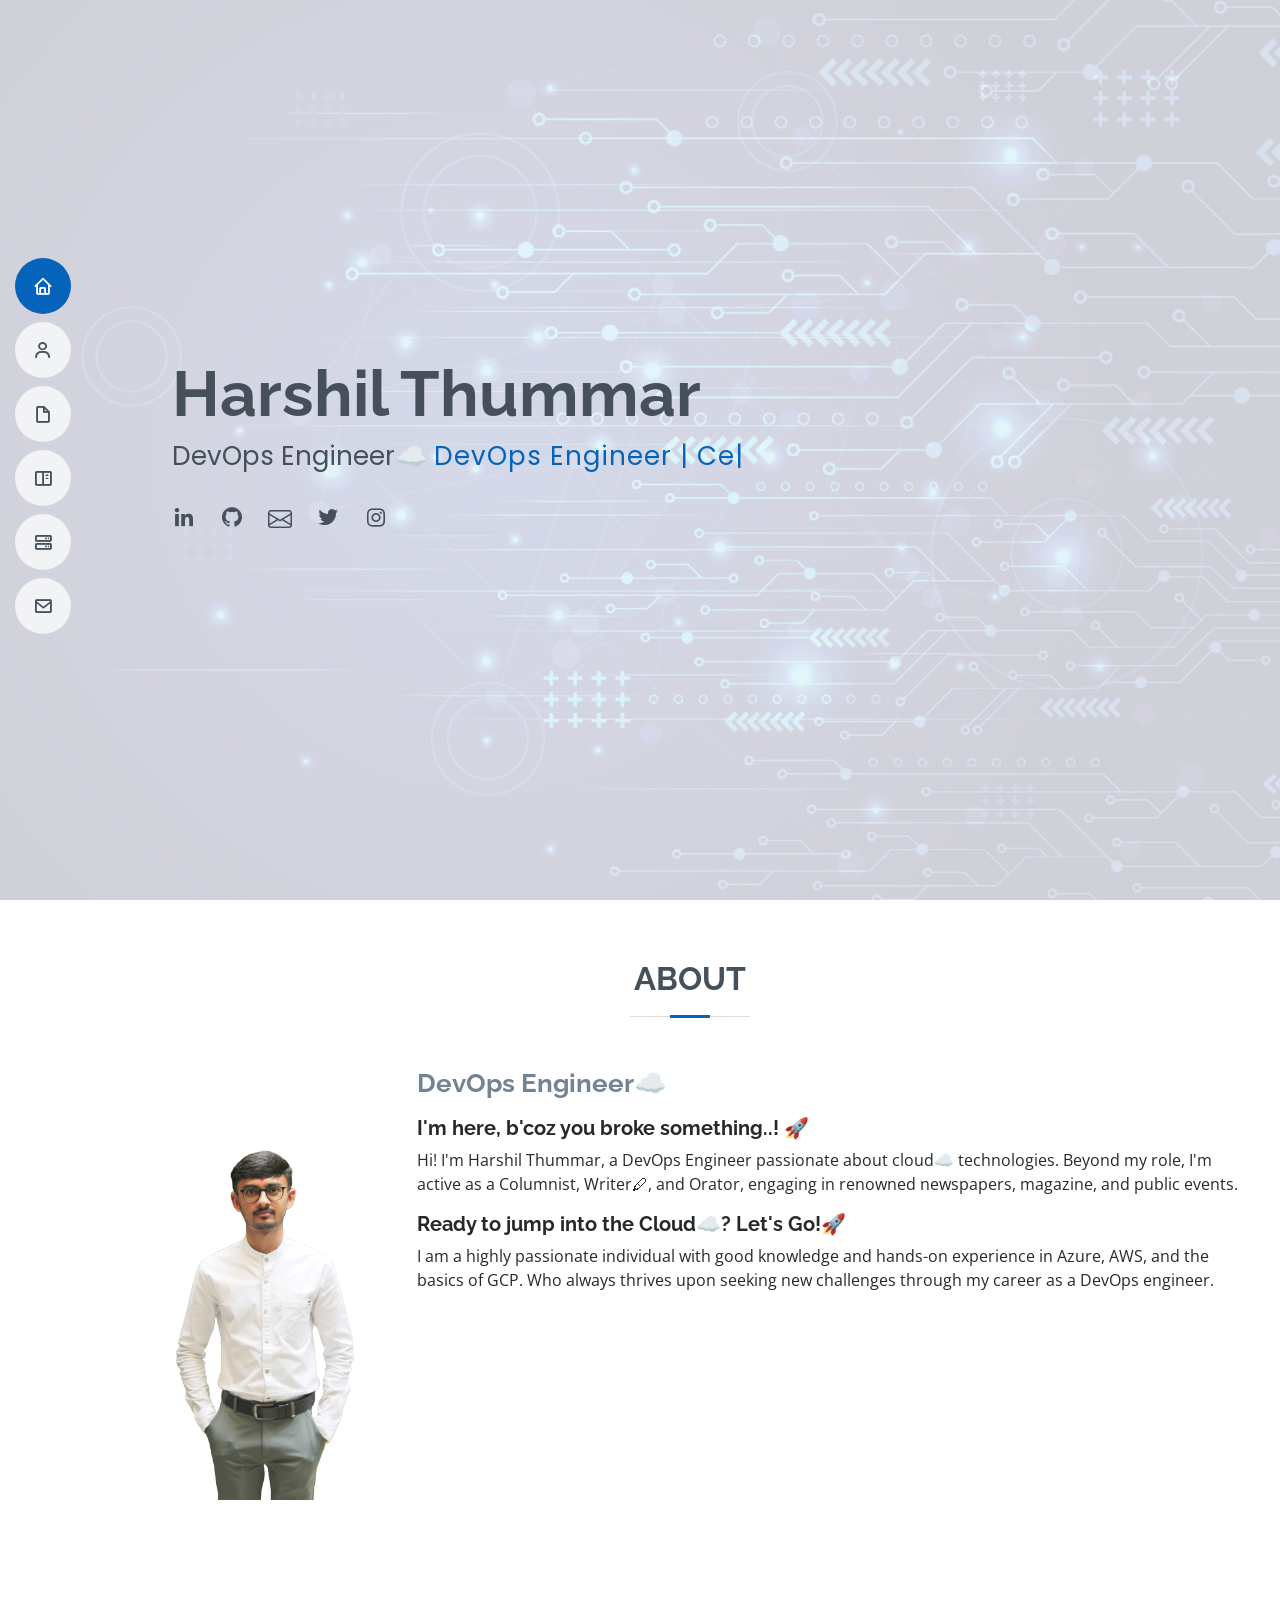
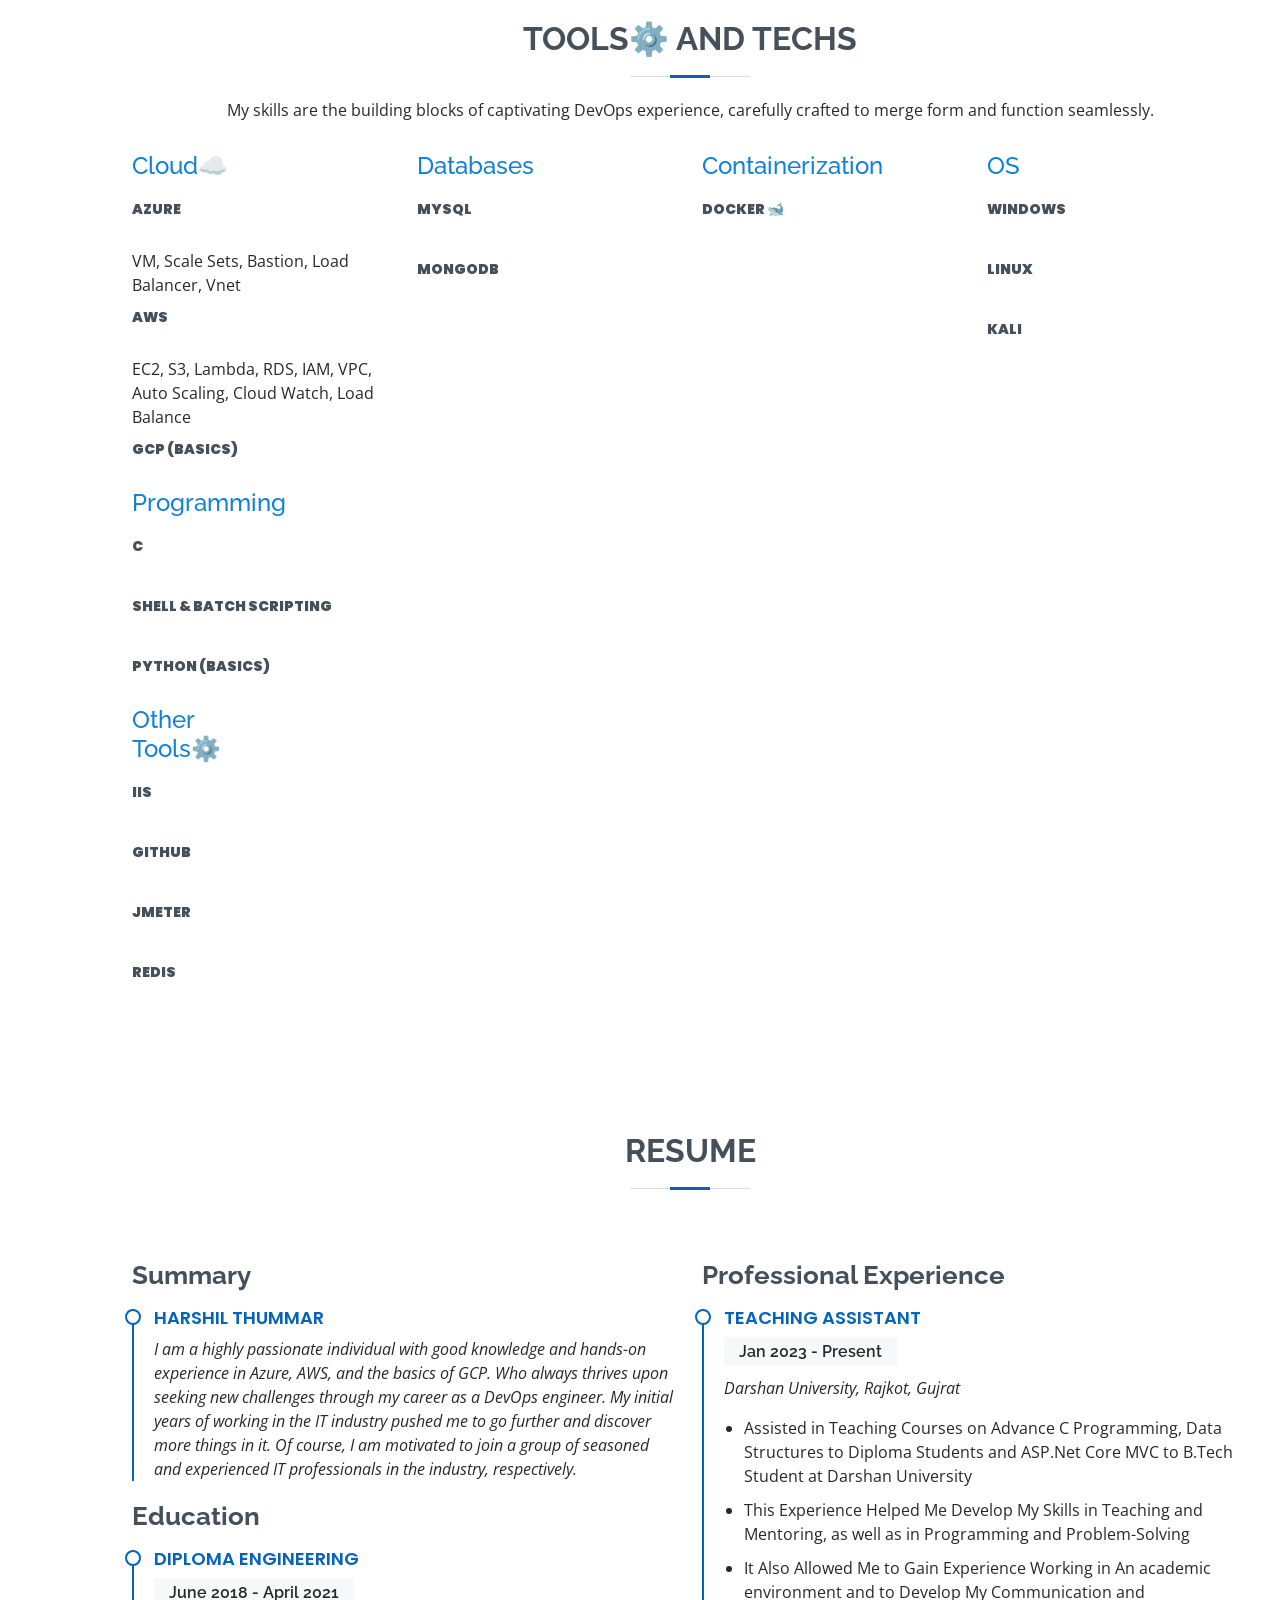
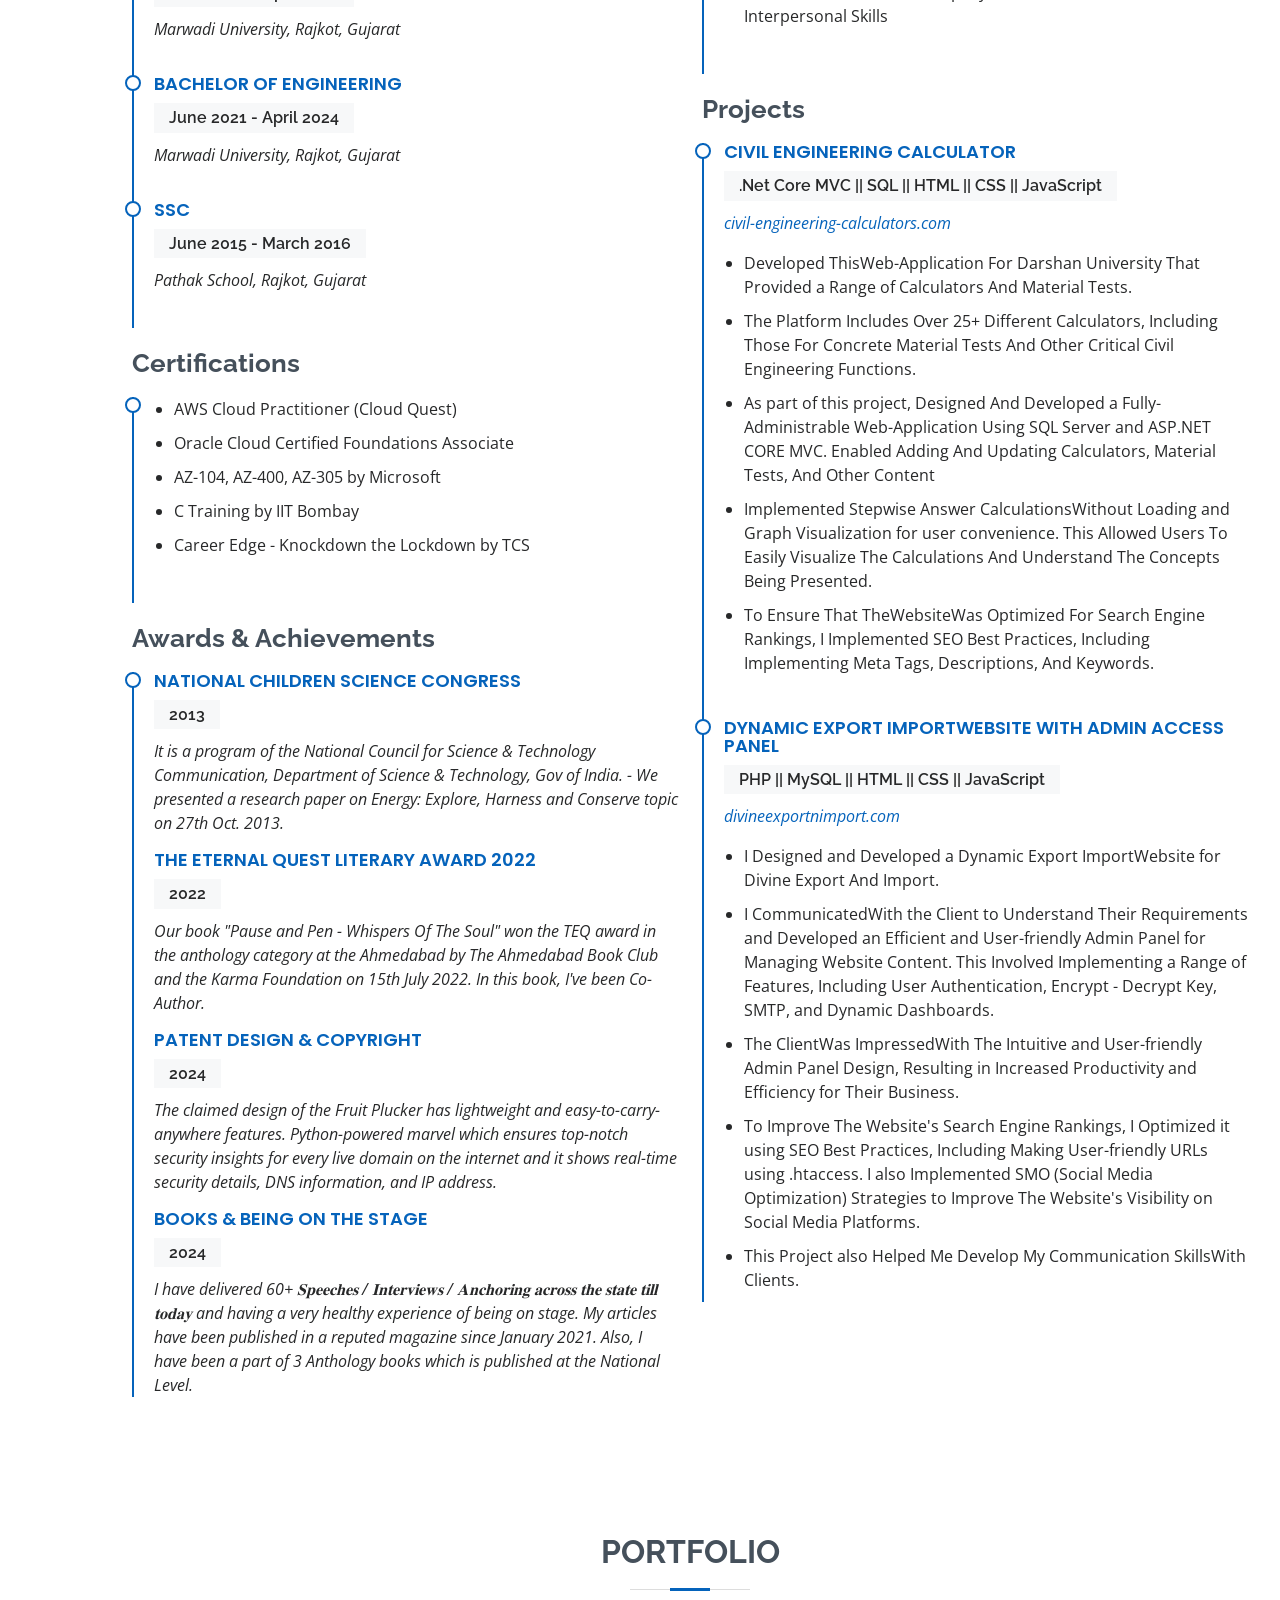
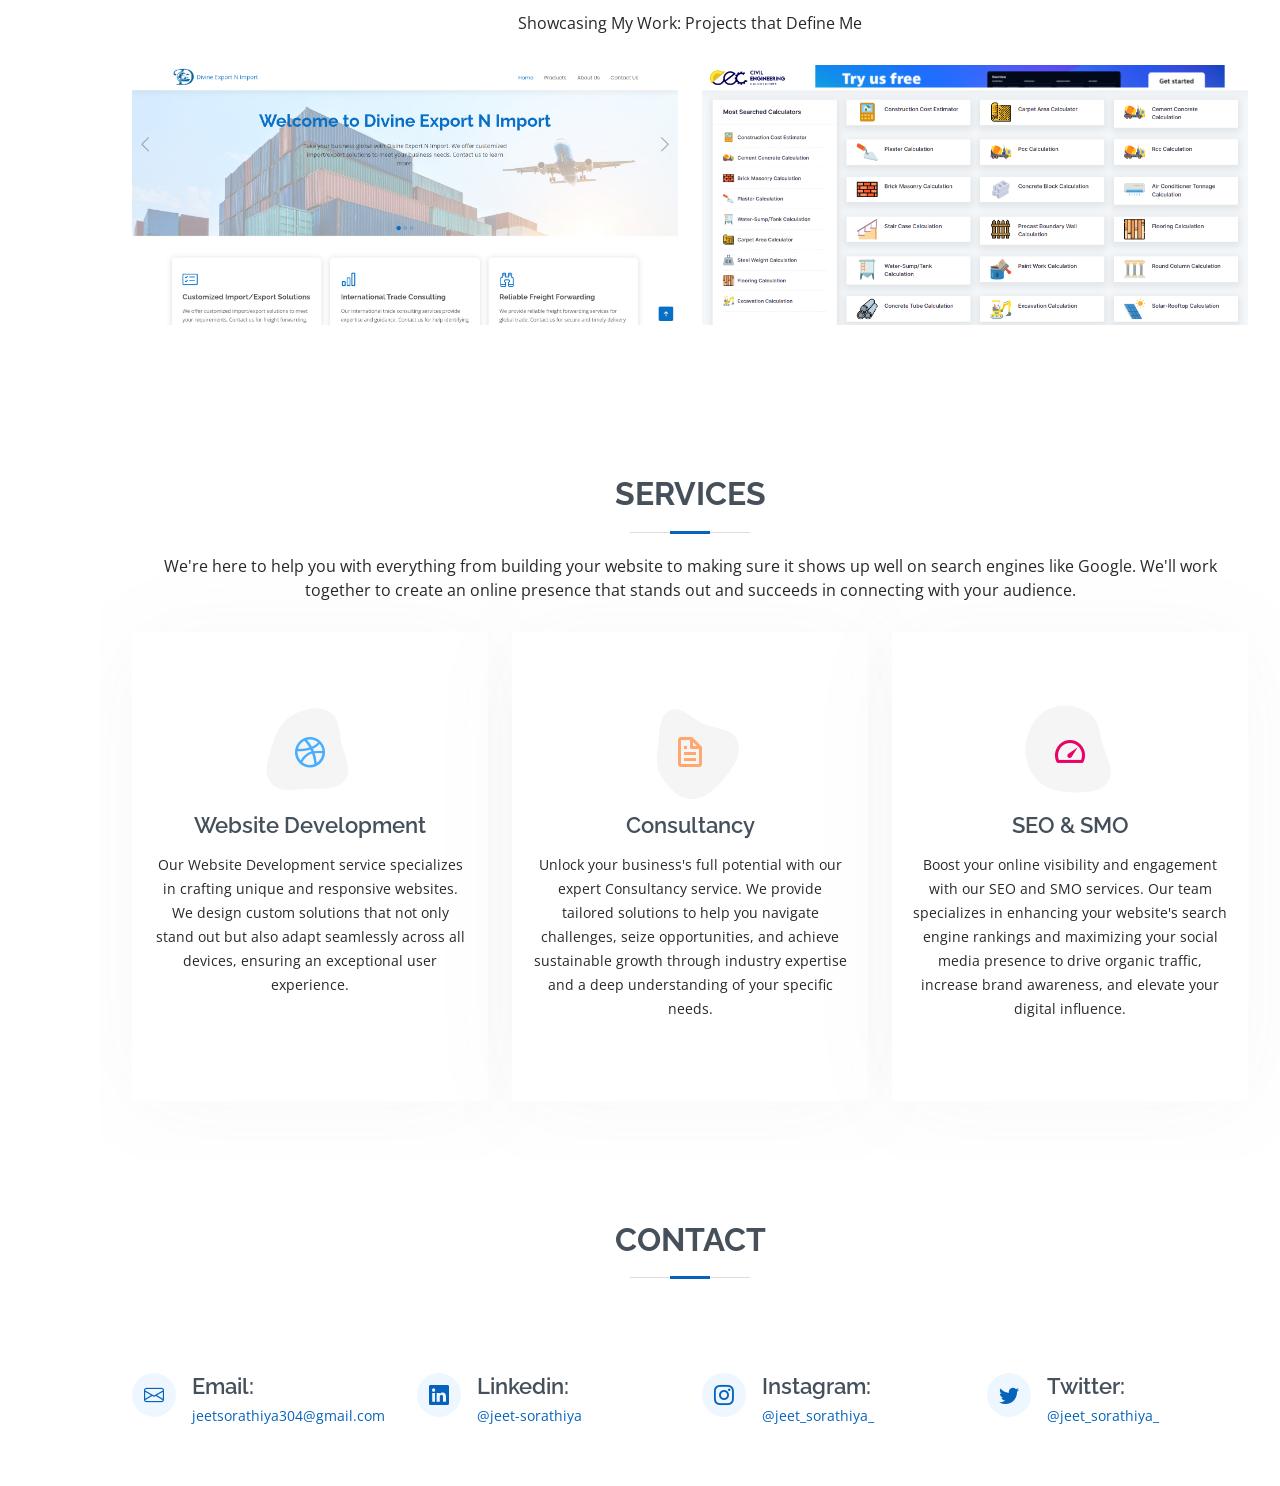
==== index.html @ 943cdd33 "Add files via upload" ====
<!DOCTYPE html>
<html lang="en">

<head>
  <meta charset="utf-8" />
  <meta content="width=device-width, initial-scale=1.0" name="viewport" />

  <title>Harshil Thummar - Portfolio</title>
  <meta content="" name="description" />
  <meta content="" name="keywords" />

  <!-- Favicons -->
  <link href="assets/img/professional-portfolio.png" rel="icon" />
  <link href="assets/img/professional-portfolio.png" rel="apple-touch-icon" />

  <!-- Google Fonts -->
  <link
    href="https://fonts.googleapis.com/css?family=Open+Sans:300,300i,400,400i,600,600i,700,700i|Raleway:300,300i,400,400i,500,500i,600,600i,700,700i|Poppins:300,300i,400,400i,500,500i,600,600i,700,700i"
    rel="stylesheet" />

  <!-- Vendor CSS Files -->
  <link href="assets/vendor/aos/aos.css" rel="stylesheet" />
  <link href="assets/vendor/bootstrap/css/bootstrap.min.css" rel="stylesheet" />
  <link href="assets/vendor/bootstrap-icons/bootstrap-icons.css" rel="stylesheet" />
  <link href="assets/vendor/boxicons/css/boxicons.min.css" rel="stylesheet" />
  <link href="assets/vendor/glightbox/css/glightbox.min.css" rel="stylesheet" />
  <link href="assets/vendor/swiper/swiper-bundle.min.css" rel="stylesheet" />

  <!-- Template Main CSS File -->
  <link href="assets/css/style.css" rel="stylesheet" />
  <style>
    .unselectable {
      -webkit-user-select: none;
      -webkit-touch-callout: none;
      -moz-user-select: none;
      -ms-user-select: none;
      user-select: none;
    }
  </style>
</head>

<body class="unselectable" oncontextmenu="return false;">
  <!-- ======= Mobile nav toggle button ======= -->
  <!-- <button type="button" class="mobile-nav-toggle d-xl-none"><i class="bi bi-list mobile-nav-toggle"></i></button> -->
  <i class="bi bi-list mobile-nav-toggle d-lg-none"></i>
  <!-- ======= Header ======= -->
  <header id="header" class="d-flex flex-column justify-content-center">
    <nav id="navbar" class="navbar nav-menu">
      <ul>
        <li>
          <a href="#hero" class="nav-link scrollto active"><i class="bx bx-home"></i> <span>Home</span></a>
        </li>
        <li>
          <a href="#about" class="nav-link scrollto"><i class="bx bx-user"></i> <span>About</span></a>
        </li>
        <li>
          <a href="#resume" class="nav-link scrollto"><i class="bx bx-file-blank"></i> <span>Resume</span></a>
        </li>
        <li>
          <a href="#portfolio" class="nav-link scrollto"><i class="bx bx-book-content"></i> <span>Portfolio</span></a>
        </li>
        <li>
          <a href="#services" class="nav-link scrollto"><i class="bx bx-server"></i> <span>Services</span></a>
        </li>
        <li>
          <a href="#contact" class="nav-link scrollto"><i class="bx bx-envelope"></i> <span>Contact</span></a>
        </li>
      </ul>
    </nav>
    <!-- .nav-menu -->
  </header>
  <!-- End Header -->

  <!-- ======= Hero Section ======= -->
  <section id="hero" class="d-flex flex-column justify-content-center">
    <div class="container" data-aos="zoom-in" data-aos-delay="100">
      <h1>Harshil Thummar</h1>
      <p>
        DevOps Engineer☁️
        <span class="typed" data-typed-items="DevOps Engineer | Certified Azure x3, AWS x1, Oracle x1 | Columnist | Writer | Orator | Cloud Enthusiast ⛈"></span>
      </p>
      <div class="social-links">
        <a href="https://www.linkedin.com/in/harshilthummar21/" class="linkedin"><i class="bx bxl-linkedin"></i></a>
        <a href="https://github.com/HarshilThummar" class="twitter"><i class="bx bxl-github"></i></a>
        <a  href="mailto:infoharshil21@gmail.com" class="linkedin"><i  class="bi bi-envelope"></i></a>
        <a href="https://twitter.com/im_harshil__" class="twitter"><i class="bx bxl-twitter"></i></a>
        <a href="https://instagram.com/me._.harshil" class="instagram"><i class="bx bxl-instagram"></i></a>
      </div>
    </div>
  </section>
  <!-- End Hero -->

  <main id="main">
    <!-- ======= About Section ======= -->
    <section id="about" class="about">
      <div class="container" data-aos="fade-up">
        <div class="section-title">
          <h2>About</h2>
        </div>

        <div class="row">
          <div class="col-lg-3">
            <img src="assets/img/Profile.png" class="img-fluid" alt="" />
          </div>
          <div class="col-lg-9 pt-4 pt-lg-0 content">
            <h3 class="pb-2">DevOps Engineer☁️</h3>
            <h5><strong>I'm here, b'coz you broke something..! 🚀</strong></h5>
            <p>
              Hi! I'm Harshil Thummar, a DevOps Engineer passionate about cloud☁️ technologies. 
              Beyond my role, I'm active as a Columnist, Writer🖊, and Orator, engaging in renowned newspapers, magazine, and public events.
            </p>

            <h5><strong>Ready to jump into the Cloud☁️? Let's Go!🚀</strong></h5>
            <p>
              I am a highly passionate individual with good knowledge and hands-on experience in Azure, AWS, and the basics of
              GCP. Who always thrives upon seeking new challenges through my career as a DevOps engineer.
            </p>
          </div>
        </div>
      </div>
    </section>
    <!-- End About Section -->

    <!-- ======= Skills Section ======= -->
    <section id="skills" class="skills section-bg">
      <div class="container" data-aos="fade-up">
        <div class="section-title">
          <h2>Tools⚙️ and Techs</h2>
          <p>
            My skills are the building blocks of captivating DevOps experience,
            carefully crafted to merge form and function seamlessly.
          </p>
        </div>

        <div class="row skills-content">
          <div class="col-lg-3">
            <h4>Cloud☁️</h4>
            <div class="progress">
              <span class="skill">Azure</span>
            </div>
              <div>
                <span class="skill">VM, Scale Sets, Bastion, Load Balancer, Vnet</span>
              </div>
            <div class="progress">
              <span class="skill">AWS</span>
            </div>
              <div>
                <span class="skill">EC2, S3, Lambda, RDS, IAM, VPC, Auto Scaling, Cloud Watch, Load Balance</span>
              </div>
            <div class="progress">
              <span class="skill">GCP (Basics)</span>
            </div>
          </div>

          <div class="col-lg-3">
            <h4>Databases</h4>
            <div class="progress">
              <span class="skill">MySQL </span>
            </div>
            <div class="progress">
              <span class="skill">MongoDB </span>
            </div>
          </div>

          <div class="col-lg-3">
            <h4>Containerization</h4>
            <div class="progress">
              <span class="skill">Docker 🐋</span>
            </div>
          </div>

          <div class="col-lg-3">
            <h4>OS</h4>
            <div class="progress">
              <span class="skill">Windows</span>
            </div>
            <div class="progress">
              <span class="skill">Linux</span>
            </div>
            <div class="progress">
              <span class="skill">Kali</span>
            </div>
          </div>

          <div class="col-lg-3">
            <h4>Programming</h4>
            <div class="progress">
              <span class="skill">C</span>
            </div>
            <div class="progress">
              <span class="skill">Shell & Batch scripting </span>
            </div>
            <div class="progress">
              <span class="skill">Python (basics)</span>
            </div>

            <div class="col-lg-3">
              <h4>Other Tools⚙️</h4>
              <div class="progress">
                <span class="skill">IIS</span>
              </div>
              <div class="progress">
                <span class="skill">Github</span>
              </div>
              <div class="progress">
                <span class="skill">jMeter</span>
              </div>
              <div class="progress">
                <span class="skill">Redis</span>
              </div>
            </div>

        </div>
      </div>
    </section>
    <!-- End Skills Section -->

    <!-- ======= Resume Section ======= -->
    <section id="resume" class="resume">
      <div class="container" data-aos="fade-up">
        <div class="section-title">
          <h2>Resume</h2>
        </div>

        <div class="row">
          <div class="col-lg-6">
            <h3 class="resume-title">Summary</h3>
            <div class="resume-item pb-0">
              <h4>Harshil Thummar</h4>
              <p>
                <em>I am a highly passionate individual with good knowledge and hands-on experience in Azure, AWS, and the basics of
                  GCP. Who always thrives upon seeking new challenges through my career as a DevOps engineer. My initial years of
                  working in the IT industry pushed me to go further and discover more things in it. Of course, I am motivated to join
                  a group of seasoned and experienced IT professionals in the industry, respectively.
                  </em>
              </p>
      
            </div>

            <h3 class="resume-title">Education</h3>
            <div class="resume-item">
              <h4>Diploma Engineering</h4>
              <h5>June 2018 - April 2021</h5>
              <p><em>Marwadi University, Rajkot, Gujarat</em></p>
            </div>
            <div class="resume-item">
              <h4>Bachelor of Engineering</h4>
              <h5>June 2021 - April 2024</h5>
              <p><em>Marwadi University, Rajkot, Gujarat</em></p>
            </div>
            <div class="resume-item">
              <h4>SSC</h4>
              <h5>June 2015 - March 2016</h5>
              <p><em>Pathak School, Rajkot, Gujarat</em></p>
            </div>

            <h3 class="resume-title">Certifications</h3>
            <div class="resume-item">
              <ul>
                <li>AWS Cloud Practitioner (Cloud Quest)</li>
                  <li>Oracle Cloud Certified Foundations Associate</li>
                  <li>AZ-104, AZ-400, AZ-305 by Microsoft</li>
                  <li>C Training by IIT Bombay</li>
                  <li>Career Edge - Knockdown the Lockdown by TCS</li>
              </ul>
            </div>   

            <h3 class="resume-title">Awards & Achievements</h3>
            <div class="resume-item">
              <h4>National Children Science Congress</h4>
              <h5>2013</h5>
              <p><em>It is a program of the National Council for Science & Technology Communication, Department of
                Science & Technology, Gov of India. - We presented a research paper on Energy: Explore, Harness
                and Conserve topic on 27th Oct. 2013.</em></p>

              <h4>The Eternal Quest Literary Award 2022</h4>
              <h5>2022</h5>
              <p><em>Our book "Pause and Pen - Whispers Of The Soul" won the TEQ award in the anthology category at
                the Ahmedabad by The Ahmedabad Book Club and the Karma Foundation on 15th July 2022. In this
                book, I've been Co-Author.</em></p>

              <h4>Patent Design & Copyright</h4>
              <h5>2024</h5>
              <p><em>The claimed design of the Fruit Plucker has lightweight and easy-to-carry-anywhere features.
                Python-powered marvel which ensures top-notch security insights for every live domain on the
                internet and it shows real-time security details, DNS information, and IP address.</em></p>

              <h4>Books & Being on the stage</h4>
              <h5>2024</h5>
              <p><em>I have delivered 60+ 𝐒𝐩𝐞𝐞𝐜𝐡𝐞𝐬 / 𝐈𝐧𝐭𝐞𝐫𝐯𝐢𝐞𝐰𝐬 / 𝐀𝐧𝐜𝐡𝐨𝐫𝐢𝐧𝐠 𝐚𝐜𝐫𝐨𝐬𝐬 𝐭𝐡𝐞 𝐬𝐭𝐚𝐭𝐞 𝐭𝐢𝐥𝐥 𝐭𝐨𝐝𝐚𝐲 and having a very
                healthy experience of being on stage. My articles have been published in a reputed magazine since January 2021. Also, I have been a part
                of 3 Anthology books which is published at the National Level.</em></p>                
            </div>
          
          </div>
          <div class="col-lg-6">
            <h3 class="resume-title">Professional Experience</h3>
            <div class="resume-item">
              <h4>Teaching Assistant</h4>
              <h5>Jan 2023 - Present</h5>
              <p><em>Darshan University, Rajkot, Gujrat </em></p>
              <ul>
                <li>
                  Assisted in Teaching Courses on Advance C Programming, Data Structures to Diploma Students and ASP.Net Core MVC to B.Tech Student at Darshan University
                </li>
                <li>
                  This Experience Helped Me Develop My Skills in Teaching and Mentoring, as well as in
                  Programming and Problem-Solving
                </li>
                <li>
                  It Also Allowed Me to Gain Experience Working in An academic environment and to
                  Develop My Communication and Interpersonal Skills
                </li>
              </ul>
            </div>
            <h3 class="resume-title">Projects</h3>
            <div class="resume-item">
              <h4>Civil Engineering Calculator</h4>
              <h5>.Net Core MVC || SQL || HTML || CSS || JavaScript</h5>
              <p><em><a href="https://civil-engineering-calculators.com">civil-engineering-calculators.com</a></em></p>
              <ul>
                <li>Developed ThisWeb-Application For Darshan University That Provided
                a Range of Calculators And Material Tests.</li>
                <li>The Platform Includes Over 25+ Different Calculators, Including Those
                For Concrete Material Tests And Other Critical Civil Engineering
                Functions.</li>
                <li>As part of this project, Designed And Developed a Fully-Administrable
                Web-Application Using SQL Server and ASP.NET CORE MVC. Enabled
                Adding And Updating Calculators, Material Tests, And Other Content</li>
                <li>Implemented Stepwise Answer CalculationsWithout Loading and
                Graph Visualization for user convenience. This Allowed Users To Easily
                Visualize The Calculations And Understand The Concepts Being
                Presented.</li>
                <li>To Ensure That TheWebsiteWas Optimized For Search Engine Rankings,
                I Implemented SEO Best Practices, Including Implementing Meta Tags,
                Descriptions, And Keywords.</li>
              </ul>
            </div>
            <div class="resume-item">
              <h4>Dynamic Export ImportWebsite with Admin Access Panel</h4>
              <h5>PHP || MySQL || HTML || CSS || JavaScript</h5>
              <p><em><a href="https://divineexportnimport.com">divineexportnimport.com</a></em></p>
              <ul>
                <li>I Designed and Developed a Dynamic Export ImportWebsite for Divine
                  Export And Import.</li>
                <li>I CommunicatedWith the Client to Understand Their Requirements and
                  Developed an Efficient and User-friendly Admin Panel for Managing
                  Website Content. This Involved Implementing a Range of Features,
                  Including User Authentication, Encrypt - Decrypt Key, SMTP, and
                  Dynamic Dashboards.</li>
                <li>The ClientWas ImpressedWith The Intuitive and User-friendly Admin
                  Panel Design, Resulting in Increased Productivity and Efficiency for Their
                  Business.</li>
                <li>To Improve The Website's Search Engine Rankings, I Optimized it using
                  SEO Best Practices, Including Making User-friendly URLs using
                  .htaccess. I also Implemented SMO (Social Media Optimization)
                  Strategies to Improve The Website's Visibility on Social Media Platforms.</li>
                <li>This Project also Helped Me Develop My Communication SkillsWith
                  Clients.</li>
              </ul>
            </div>
          </div>
        </div>
      </div>
    </section>
    <!-- End Resume Section -->

    <!-- ======= Portfolio Section ======= -->
    <section id="portfolio" class="portfolio section-bg">
      <div class="container" data-aos="fade-up">
        <div class="section-title">
          <h2>Portfolio</h2>
          <p>
            Showcasing My Work: Projects that Define Me
          </p>
        </div>

        <div class="row">
          <!-- <div class="col-lg-12 d-flex justify-content-center" data-aos="fade-up" data-aos-delay="100">
            <ul id="portfolio-flters">
              <li data-filter="*" class="filter-active">All</li>
              <li data-filter=".filter-app">App</li>
              <li data-filter=".filter-card">Card</li>
              <li data-filter=".filter-web">Web</li>
            </ul>
          </div> -->
        </div>

        <div class="row portfolio-container" data-aos="fade-up" data-aos-delay="200">

          <div class="col-lg-6 col-md-6 portfolio-item filter-app">
            <div class="portfolio-wrap">
              <img src="assets/img/portfolio/divine.png" class="img-fluid" alt="divine" />
              <div class="portfolio-info">
                <h4>Divine Export N Import</h4>                
                <div class="portfolio-links">
                  <a href="assets/img/portfolio/divine.png" data-gallery="portfolioGallery"
                    class="portfolio-lightbox" title="Divine Export N Import"><i class="bx bx-image"></i></a>
                  <a href="https://divineexportnimport.com/" class="portfolio-details-lightbox" data-glightbox="type: external"
                  title="Show Project"><i class="bx bx-link"></i></a>
                    <a  class="portfolio-details-lightbox" data-gallery="portfolioGallery" class="portfolio-lightbox"
                    title= "<ul>
                      <li>I Designed and Developed a Dynamic Export ImportWebsite for Divine
                        Export And Import.</li>
                      <li>I CommunicatedWith the Client to Understand Their Requirements and
                        Developed an Efficient and User-friendly Admin Panel for Managing
                        Website Content. This Involved Implementing a Range of Features,
                        Including User Authentication, Encrypt - Decrypt Key, SMTP, and
                        Dynamic Dashboards.</li>
                      <li>The ClientWas ImpressedWith The Intuitive and User-friendly Admin
                        Panel Design, Resulting in Increased Productivity and Efficiency for Their
                        Business.</li>
                      <li>To Improve The Website's Search Engine Rankings, I Optimized it using
                        SEO Best Practices, Including Making User-friendly URLs using
                        .htaccess. I also Implemented SMO (Social Media Optimization)
                        Strategies to Improve The Website's Visibility on Social Media Platforms.</li>
                      <li>This Project also Helped Me Develop My Communication SkillsWith
                        Clients.</li>
                    </ul>" ><i class="bx bx-detail"></i></a>
                </div>
              </div>
            </div>
          </div>

          <div class="col-lg-6 col-md-6 portfolio-item filter-app">
            <div class="portfolio-wrap">
              <img src="assets/img/portfolio/civilCalc.png" class="img-fluid" alt="civil-engineering-calculators" />
              <div class="portfolio-info">
                <h4>civil-engineering-calculators</h4>                
                <div class="portfolio-links">
                  <a href="assets/img/portfolio/civilCalc.png" data-gallery="portfolioGallery"
                    class="portfolio-lightbox" title="civil-engineering-calculators"><i class="bx bx-image"></i></a>
                  <a href="https://www.civil-engineering-calculators.com/" class="portfolio-details-lightbox" data-glightbox="type: external"
                  title="Show Project"><i class="bx bx-link"></i></a>
                    <a  class="portfolio-details-lightbox" data-gallery="portfolioGallery" class="portfolio-lightbox"
                    title= " <ul>
                      <li>Developed ThisWeb-Application For Darshan University That Provided
                      a Range of Calculators And Material Tests.</li>
                      <li>The Platform Includes Over 25+ Different Calculators, Including Those
                      For Concrete Material Tests And Other Critical Civil Engineering
                      Functions.</li>
                      <li>As part of this project, Designed And Developed a Fully-Administrable
                      Web-Application Using SQL Server and ASP.NET CORE MVC. Enabled
                      Adding And Updating Calculators, Material Tests, And Other Content</li>
                      <li>Implemented Stepwise Answer CalculationsWithout Loading and
                      Graph Visualization for user convenience. This Allowed Users To Easily
                      Visualize The Calculations And Understand The Concepts Being
                      Presented.</li>
                      <li>To Ensure That TheWebsiteWas Optimized For Search Engine Rankings,
                      I Implemented SEO Best Practices, Including Implementing Meta Tags,
                      Descriptions, And Keywords.</li>
                    </ul>" ><i class="bx bx-detail"></i></a>
                </div>
              </div>
            </div>
          </div>          
        </div>
      </div>
    </section>
    <!-- End Portfolio Section -->

    <!-- ======= Services Section ======= -->
    <section id="services" class="services">
      <div class="container" data-aos="fade-up">
        <div class="section-title">
          <h2>Services</h2>
          <p>
            We're here to help you with everything from building your website to making sure it shows up well on search engines like Google. We'll work together to create an online presence that stands out and succeeds in connecting with your audience.
          </p>
        </div>

        <div class="row">
          <div class="col-lg-4 col-md-6 d-flex align-items-stretch" data-aos="zoom-in" data-aos-delay="100">
            <div class="icon-box iconbox-blue">
              <div class="icon">
                <svg width="100" height="100" viewBox="0 0 600 600" xmlns="http://www.w3.org/2000/svg">
                  <path stroke="none" stroke-width="0" fill="#f5f5f5"
                    d="M300,521.0016835830174C376.1290562159157,517.8887921683347,466.0731472004068,529.7835943286574,510.70327084640275,468.03025145048787C554.3714126377745,407.6079735673963,508.03601936045806,328.9844924480964,491.2728898941984,256.3432110539036C474.5976632858925,184.082847569629,479.9380746630129,96.60480741107993,416.23090153303,58.64404602377083C348.86323505073057,18.502131276798302,261.93793281208167,40.57373210992963,193.5410806939664,78.93577620505333C130.42746243093433,114.334589627462,98.30271207620316,179.96522072025542,76.75703585869454,249.04625023123273C51.97151888228291,328.5150500222984,13.704378332031375,421.85034740162234,66.52175969318436,486.19268352777647C119.04800174914682,550.1803526380478,217.28368757567262,524.383925680826,300,521.0016835830174">
                  </path>
                </svg>
                <i class="bx bxl-dribbble"></i>
              </div>
              <h4><a href="">Website Development</a></h4>
              <p>
                Our Website Development service specializes in crafting unique and responsive websites. We design custom solutions that not only stand out but also adapt seamlessly across all devices, ensuring an exceptional user experience.
              </p>
            </div>
          </div>

          <div class="col-lg-4 col-md-6 d-flex align-items-stretch mt-4 mt-md-0" data-aos="zoom-in"
            data-aos-delay="200">
            <div class="icon-box iconbox-orange">
              <div class="icon">
                <svg width="100" height="100" viewBox="0 0 600 600" xmlns="http://www.w3.org/2000/svg">
                  <path stroke="none" stroke-width="0" fill="#f5f5f5"
                    d="M300,582.0697525312426C382.5290701553225,586.8405444964366,449.9789794690241,525.3245884688669,502.5850820975895,461.55621195738473C556.606425686781,396.0723002908107,615.8543463187945,314.28637112970534,586.6730223649479,234.56875336149918C558.9533121215079,158.8439757836574,454.9685369536778,164.00468322053177,381.49747125262974,130.76875717737553C312.15926192815925,99.40240125094834,248.97055460311594,18.661163978235184,179.8680185752513,50.54337015887873C110.5421016452524,82.52863877960104,119.82277516462835,180.83849132639028,109.12597500060166,256.43424936330496C100.08760227029461,320.3096726198365,92.17705696193138,384.0621239912766,124.79988738764834,439.7174275375508C164.83382741302287,508.01625554203684,220.96474134820875,577.5009287672846,300,582.0697525312426">
                  </path>
                </svg>
                <i class="bx bx-file"></i>
              </div>
              <h4><a href="">Consultancy</a></h4>
              <p>Unlock your business's full potential with our expert Consultancy service. We provide tailored solutions to help you navigate challenges, seize opportunities, and achieve sustainable growth through industry expertise and a deep understanding of your specific needs.
              </p>
            </div>
          </div>

          <div class="col-lg-4 col-md-6 d-flex align-items-stretch mt-4 mt-lg-0" data-aos="zoom-in"
            data-aos-delay="300">
            <div class="icon-box iconbox-pink">
              <div class="icon">
                <svg width="100" height="100" viewBox="0 0 600 600" xmlns="http://www.w3.org/2000/svg">
                  <path stroke="none" stroke-width="0" fill="#f5f5f5"
                    d="M300,541.5067337569781C382.14930387511276,545.0595476570109,479.8736841581634,548.3450877840088,526.4010558755058,480.5488172755941C571.5218469581645,414.80211281144784,517.5187510058486,332.0715597781072,496.52539010469104,255.14436215662573C477.37192572678356,184.95920475031193,473.57363656557914,105.61284051026155,413.0603344069578,65.22779650032875C343.27470386102294,18.654635553484475,251.2091493199835,5.337323636656869,175.0934190732945,40.62881213300186C97.87086631185822,76.43348514350839,51.98124368387456,156.15599469081315,36.44837278890362,239.84606092416172C21.716077023791087,319.22268207091537,43.775223500013084,401.1760424656574,96.891909868211,461.97329694683043C147.22146801428983,519.5804099606455,223.5754009179313,538.201503339737,300,541.5067337569781">
                  </path>
                </svg>
                <i class="bx bx-tachometer"></i>
              </div>
              <h4><a href="">SEO & SMO</a></h4>
              <p>
                Boost your online visibility and engagement with our SEO and SMO services. Our team specializes in enhancing your website's search engine rankings and maximizing your social media presence to drive organic traffic, increase brand awareness, and elevate your digital influence.
              </p>
            </div>
          </div>

        </div>
      </div>
    </section>
    <!-- End Services Section -->

    <!-- ======= Contact Section ======= -->
    <section id="contact" class="contact">
      <div class="container" data-aos="fade-up">
        <div class="section-title">
          <h2>Contact</h2>
        </div>
        <div class="info">
        <div class="row mt-1">
          

              <div class="col-md-3">
              <div class="email">
                <i class="bi bi-envelope"></i>
                <h4>Email:</h4>
               <p> <a href="mailto:jeetsorathiya304@gmail.com">jeetsorathiya304@gmail.com</a></p>
              </div></div>

              <div class="col-md-3">
              <div class="phone">
                <i class="bi bi-linkedin"></i>
                <h4>Linkedin:</h4>
                <p><a href="https://www.linkedin.com/in/jeet-sorathiya/" >@jeet-sorathiya</a></p>
              </div></div>

              <div class="col-md-3">
              <div class="phone">
                <i class="bi bi-instagram"></i>
                <h4>Instagram:</h4>
                <p><a href="https://www.instagram.com/jeet_sorathiya_/" >@jeet_sorathiya_</a></p>
              </div></div>

              <div class="col-md-3">
              <div class="phone">
                <i class="bi bi-twitter"></i>
                <h4>Twitter:</h4>
                <p><a href="https://twitter.com/jeet_sorathiya_" >@jeet_sorathiya_</a></p>
              </div></div>

            
          </div>
        </div>
      </div>
     
    </section>
    <!-- End Contact Section -->
  </main>
  <!-- End #main -->



  <div id="preloader"></div>
  <a href="#" class="back-to-top d-flex align-items-center justify-content-center"><i
      class="bi bi-arrow-up-short"></i></a>

  <!-- Vendor JS Files -->
  <script src="assets/vendor/purecounter/purecounter_vanilla.js"></script>
  <script src="assets/vendor/aos/aos.js"></script>
  <script src="assets/vendor/bootstrap/js/bootstrap.bundle.min.js"></script>
  <script src="assets/vendor/glightbox/js/glightbox.min.js"></script>
  <script src="assets/vendor/isotope-layout/isotope.pkgd.min.js"></script>
  <script src="assets/vendor/swiper/swiper-bundle.min.js"></script>
  <script src="assets/vendor/typed.js/typed.umd.js"></script>
  <script src="assets/vendor/waypoints/noframework.waypoints.js"></script>
  <script src="assets/vendor/php-email-form/validate.js"></script>

  <!-- Template Main JS File -->
  <script src="assets/js/main.js"></script>
</body>

</html>
---- assets/css/style.css ----
/**
* Template Name: MyResume
* Updated: Jul 27 2023 with Bootstrap v5.3.1
* Template URL: https://bootstrapmade.com/free-html-bootstrap-template-my-resume/
* Author: BootstrapMade.com
* License: https://bootstrapmade.com/license/
*/

/*--------------------------------------------------------------
# General
--------------------------------------------------------------*/
body {
  font-family: "Open Sans", sans-serif;
  color: #272829;
}

a {
  color: #0563bb;
  text-decoration: none;
}

a:hover {
  color: #067ded;
  text-decoration: none;
}

h1,
h2,
h3,
h4,
h5,
h6 {
  font-family: "Raleway", sans-serif;
}

/*--------------------------------------------------------------
# Back to top button
--------------------------------------------------------------*/
.back-to-top {
  position: fixed;
  visibility: hidden;
  opacity: 0;
  right: 15px;
  bottom: 15px;
  z-index: 996;
  background: #0563bb;
  width: 40px;
  height: 40px;
  border-radius: 50px;
  transition: all 0.4s;
}

.back-to-top i {
  font-size: 28px;
  color: #fff;
  line-height: 0;
}

.back-to-top:hover {
  background: #0678e3;
  color: #fff;
}

.back-to-top.active {
  visibility: visible;
  opacity: 1;
}

/*--------------------------------------------------------------
# Preloader
--------------------------------------------------------------*/
#preloader {
  position: fixed;
  top: 0;
  left: 0;
  right: 0;
  bottom: 0;
  z-index: 9999;
  overflow: hidden;
  background: #fff;
}

#preloader:before {
  content: "";
  position: fixed;
  top: calc(50% - 30px);
  left: calc(50% - 30px);
  border: 6px solid #0563bb;
  border-top-color: #fff;
  border-bottom-color: #fff;
  border-radius: 50%;
  width: 60px;
  height: 60px;
  animation: animate-preloader 1s linear infinite;
}

@keyframes animate-preloader {
  0% {
    transform: rotate(0deg);
  }

  100% {
    transform: rotate(360deg);
  }
}

/*--------------------------------------------------------------
# Disable aos animation delay on mobile devices
--------------------------------------------------------------*/
@media screen and (max-width: 768px) {
  [data-aos-delay] {
    transition-delay: 0 !important;
  }
}

/*--------------------------------------------------------------
# Header
--------------------------------------------------------------*/
#header {
  position: fixed;
  top: 0;
  left: 0;
  bottom: 0;
  z-index: 9997;
  transition: all 0.5s;
  padding: 15px;
  overflow-y: auto;
}

@media (max-width: 991px) {
  #header {
    width: 300px;
    background: #fff;
    border-right: 1px solid #e6e9ec;
    left: -300px;
  }
}

@media (min-width: 991px) {
  #main {
    margin-left: 100px;
  }
}

/*--------------------------------------------------------------
# Navigation Menu
--------------------------------------------------------------*/
/**
* Desktop Navigation 
*/
.nav-menu {
  padding: 0;
  display: block;
}

.nav-menu * {
  margin: 0;
  padding: 0;
  list-style: none;
}

.nav-menu>ul>li {
  position: relative;
  white-space: nowrap;
}

.nav-menu a,
.nav-menu a:focus {
  display: flex;
  align-items: center;
  color: #45505b;
  padding: 10px 18px;
  margin-bottom: 8px;
  transition: 0.3s;
  font-size: 15px;
  border-radius: 50px;
  background: #f2f3f5;
  height: 56px;
  width: 100%;
  overflow: hidden;
  transition: 0.3s;
}

.nav-menu a i,
.nav-menu a:focus i {
  font-size: 20px;
}

.nav-menu a span,
.nav-menu a:focus span {
  padding: 0 5px 0 7px;
  color: #45505b;
}

@media (min-width: 992px) {

  .nav-menu a,
  .nav-menu a:focus {
    width: 56px;
  }

  .nav-menu a span,
  .nav-menu a:focus span {
    display: none;
    color: #fff;
  }
}

.nav-menu a:hover,
.nav-menu .active,
.nav-menu .active:focus,
.nav-menu li:hover>a {
  color: #fff;
  background: #0563bb;
}

.nav-menu a:hover span,
.nav-menu .active span,
.nav-menu .active:focus span,
.nav-menu li:hover>a span {
  color: #fff;
}

.nav-menu a:hover,
.nav-menu li:hover>a {
  width: 100%;
  color: #fff;
}

.nav-menu a:hover span,
.nav-menu li:hover>a span {
  display: block;
}

/**
* Mobile Navigation 
*/
.mobile-nav-toggle {
  position: fixed;
  right: 10px;
  top: 10px;
  z-index: 9998;
  border: 0;
  background: none;
  font-size: 28px;
  transition: all 0.4s;
  outline: none !important;
  line-height: 0;
  cursor: pointer;
  border-radius: 50px;
  padding: 5px;
}

.mobile-nav-toggle i {
  color: #45505b;
}

.mobile-nav-active {
  overflow: hidden;
}

.mobile-nav-active #header {
  left: 0;
}

.mobile-nav-active .mobile-nav-toggle {
  color: #fff;
  background-color: #0563bb;
}

/*--------------------------------------------------------------
# Hero Section
--------------------------------------------------------------*/
#hero {
  width: 100%;
  height: 100vh;
  background: url("../img/hero-bg.jpg") top right no-repeat;
  background-size: cover;
  position: relative;
}

@media (min-width: 992px) {
  #hero {
    padding-left: 160px;
  }
}

#hero:before {
  content: "";
  background: rgba(255, 255, 255, 0.8);
  position: absolute;
  bottom: 0;
  top: 0;
  left: 0;
  right: 0;
}

#hero h1 {
  margin: 0;
  font-size: 64px;
  font-weight: 700;
  line-height: 56px;
  color: #45505b;
}

#hero p {
  color: #45505b;
  margin: 15px 0 0 0;
  font-size: 26px;
  font-family: "Poppins", sans-serif;
}

#hero p span {
  color: #0563bb;
  letter-spacing: 1px;
}

#hero .social-links {
  margin-top: 30px;
}

#hero .social-links a {
  font-size: 24px;
  display: inline-block;
  color: #45505b;
  line-height: 1;
  margin-right: 20px;
  transition: 0.3s;
}

#hero .social-links a:hover {
  color: #0563bb;
}

@media (max-width: 992px) {
  #hero {
    text-align: center;
  }

  #hero h1 {
    font-size: 32px;
    line-height: 36px;
  }

  #hero p {
    margin-top: 10px;
    font-size: 20px;
    line-height: 24px;
  }
}

/*--------------------------------------------------------------
# Sections General
--------------------------------------------------------------*/
section {
  padding: 60px 0;
  overflow: hidden;
}

.section-title {
  text-align: center;
  padding-bottom: 30px;
}

.section-title h2 {
  font-size: 32px;
  font-weight: bold;
  text-transform: uppercase;
  margin-bottom: 20px;
  padding-bottom: 20px;
  position: relative;
  color: #45505b;
}

.section-title h2::before {
  content: "";
  position: absolute;
  display: block;
  width: 120px;
  height: 1px;
  background: #ddd;
  bottom: 1px;
  left: calc(50% - 60px);
}

.section-title h2::after {
  content: "";
  position: absolute;
  display: block;
  width: 40px;
  height: 3px;
  background: #0563bb;
  bottom: 0;
  left: calc(50% - 20px);
}

.section-title p {
  margin-bottom: 0;
}

/*--------------------------------------------------------------
# About
--------------------------------------------------------------*/
.about .content h3 {
  font-weight: 700;
  font-size: 26px;
  color: #728394;
}

.about .content ul {
  list-style: none;
  padding: 0;
}

.about .content ul li {
  margin-bottom: 20px;
  display: flex;
  align-items: center;
}

.about .content ul strong {
  margin-right: 10px;
}

.about .content ul i {
  font-size: 16px;
  margin-right: 5px;
  color: #0563bb;
  line-height: 0;
}

.about .content p:last-child {
  margin-bottom: 0;
}

/*--------------------------------------------------------------
# Facts
--------------------------------------------------------------*/
.facts .count-box {
  padding: 30px 30px 25px 30px;
  margin-top: 30px;
  width: 100%;
  position: relative;
  text-align: center;
  background: #fff;
}

.facts .count-box i {
  position: absolute;
  top: -25px;
  left: 50%;
  transform: translateX(-50%);
  font-size: 24px;
  background: #0563bb;
  color: #fff;
  border-radius: 50px;
  display: inline-flex;
  align-items: center;
  justify-content: center;
  width: 48px;
  height: 48px;
}

.facts .count-box span {
  font-size: 36px;
  display: block;
  font-weight: 600;
  color: #011426;
}

.facts .count-box p {
  padding: 0;
  margin: 0;
  font-family: "Raleway", sans-serif;
  font-size: 14px;
}

/*--------------------------------------------------------------
# Akills
--------------------------------------------------------------*/
.skills .progress {
  height: 60px;
  display: block;
  background: none;
  border-radius: 0;
}

.skills .progress .skill {
  padding: 10px 0;
  margin: 0;
  text-transform: uppercase;
  display: block;
  font-size: 14px;
  font-weight: 900;
  font-family: "Poppins", sans-serif;
  color: #45505b;
}

.skills .progress .skill .val {
  float: right;
  font-style: normal;
}

.skills .progress-bar-wrap {
  background: #f2f3f5;
}
.skills h4
{
  color: #1180db;
}
.skills .progress-bar {
  width: 1px;
  height: 10px;
  transition: 0.9s;
  background-color: #0563bb;
}

/*--------------------------------------------------------------
# Resume
--------------------------------------------------------------*/
.resume .resume-title {
  font-size: 26px;
  font-weight: 700;
  margin-top: 20px;
  margin-bottom: 20px;
  color: #45505b;
}

.resume .resume-item {
  padding: 0 0 20px 20px;
  margin-top: -2px;
  border-left: 2px solid #0563bb;
  position: relative;
}

.resume .resume-item h4 {
  line-height: 18px;
  font-size: 18px;
  font-weight: 600;
  text-transform: uppercase;
  font-family: "Poppins", sans-serif;
  color: #0563bb;
  margin-bottom: 10px;
}

.resume .resume-item h5 {
  font-size: 16px;
  background: #f7f8f9;
  padding: 5px 15px;
  display: inline-block;
  font-weight: 600;
  margin-bottom: 10px;
}

.resume .resume-item ul {
  padding-left: 20px;
}

.resume .resume-item ul li {
  padding-bottom: 10px;
}

.resume .resume-item:last-child {
  padding-bottom: 0;
}

.resume .resume-item::before {
  content: "";
  position: absolute;
  width: 16px;
  height: 16px;
  border-radius: 50px;
  left: -9px;
  top: 0;
  background: #fff;
  border: 2px solid #0563bb;
}

/*--------------------------------------------------------------
# Portfolio
--------------------------------------------------------------*/
.portfolio .portfolio-item {
  margin-bottom: 30px;
}

.portfolio #portfolio-flters {
  padding: 0;
  margin: 0 auto 25px auto;
  list-style: none;
  text-align: center;
  background: #fff;
  border-radius: 50px;
  padding: 2px 15px;
}

.portfolio #portfolio-flters li {
  cursor: pointer;
  display: inline-block;
  padding: 10px 15px;
  font-size: 14px;
  font-weight: 600;
  line-height: 1;
  text-transform: uppercase;
  color: #272829;
  margin-bottom: 5px;
  transition: all 0.3s ease-in-out;
}

.portfolio #portfolio-flters li:hover,
.portfolio #portfolio-flters li.filter-active {
  color: #0563bb;
}

.portfolio #portfolio-flters li:last-child {
  margin-right: 0;
}

.portfolio .portfolio-wrap {
  transition: 0.3s;
  position: relative;
  overflow: hidden;
  z-index: 1;
  background: rgba(69, 80, 91, 0.8);
}

.portfolio .portfolio-wrap::before {
  content: "";
  background: rgba(255, 255, 255, 0.7);
  position: absolute;
  left: 30px;
  right: 30px;
  top: 30px;
  bottom: 30px;
  transition: all ease-in-out 0.3s;
  z-index: 2;
  opacity: 0;
}

.portfolio .portfolio-wrap .portfolio-info {
  opacity: 0;
  position: absolute;
  top: 0;
  left: 0;
  right: 0;
  bottom: 0;
  text-align: center;
  z-index: 3;
  transition: all ease-in-out 0.3s;
  display: flex;
  flex-direction: column;
  justify-content: center;
  align-items: center;
}

.portfolio .portfolio-wrap .portfolio-info::before {
  display: block;
  content: "";
  width: 48px;
  height: 48px;
  position: absolute;
  top: 35px;
  left: 35px;
  border-top: 3px solid #d7dce1;
  border-left: 3px solid #d7dce1;
  transition: all 0.5s ease 0s;
  z-index: 9994;
}

.portfolio .portfolio-wrap .portfolio-info::after {
  display: block;
  content: "";
  width: 48px;
  height: 48px;
  position: absolute;
  bottom: 35px;
  right: 35px;
  border-bottom: 3px solid #d7dce1;
  border-right: 3px solid #d7dce1;
  transition: all 0.5s ease 0s;
  z-index: 9994;
}

.portfolio .portfolio-wrap .portfolio-info h4 {
  font-size: 20px;
  color: #45505b;
  font-weight: 600;
}

.portfolio .portfolio-wrap .portfolio-info p {
  color: #45505b;
  font-size: 14px;
  text-transform: uppercase;
  padding: 0;
  margin: 0;
}

.portfolio .portfolio-wrap .portfolio-links {
  text-align: center;
  z-index: 4;
}

.portfolio .portfolio-wrap .portfolio-links a {
  color: #45505b;
  margin: 0 2px;
  font-size: 28px;
  display: inline-block;
  transition: 0.3s;
}

.portfolio .portfolio-wrap .portfolio-links a:hover {
  color: #148af9;
}

.portfolio .portfolio-wrap:hover::before {
  top: 0;
  left: 0;
  right: 0;
  bottom: 0;
  opacity: 1;
}

.portfolio .portfolio-wrap:hover .portfolio-info {
  opacity: 1;
}

.portfolio .portfolio-wrap:hover .portfolio-info::before {
  top: 15px;
  left: 15px;
}

.portfolio .portfolio-wrap:hover .portfolio-info::after {
  bottom: 15px;
  right: 15px;
}

/*--------------------------------------------------------------
# Portfolio Details
--------------------------------------------------------------*/
.portfolio-details {
  padding-top: 40px;
}

.portfolio-details .portfolio-details-slider img {
  width: 100%;
}

.portfolio-details .portfolio-details-slider .swiper-pagination {
  margin-top: 20px;
  position: relative;
}

.portfolio-details .portfolio-details-slider .swiper-pagination .swiper-pagination-bullet {
  width: 12px;
  height: 12px;
  background-color: #fff;
  opacity: 1;
  border: 1px solid #0563bb;
}

.portfolio-details .portfolio-details-slider .swiper-pagination .swiper-pagination-bullet-active {
  background-color: #0563bb;
}

.portfolio-details .portfolio-info {
  padding: 30px;
  box-shadow: 0px 0 30px rgba(69, 80, 91, 0.08);
}

.portfolio-details .portfolio-info h3 {
  font-size: 22px;
  font-weight: 700;
  margin-bottom: 20px;
  padding-bottom: 20px;
  border-bottom: 1px solid #eee;
}

.portfolio-details .portfolio-info ul {
  list-style: none;
  padding: 0;
  font-size: 15px;
}

.portfolio-details .portfolio-info ul li+li {
  margin-top: 10px;
}

.portfolio-details .portfolio-description {
  padding-top: 30px;
}

.portfolio-details .portfolio-description h2 {
  font-size: 26px;
  font-weight: 700;
  margin-bottom: 20px;
}

.portfolio-details .portfolio-description p {
  padding: 0;
}

/*--------------------------------------------------------------
# Services
--------------------------------------------------------------*/
.services .icon-box {
  text-align: center;
  padding: 70px 20px 80px 20px;
  transition: all ease-in-out 0.3s;
  background: #fff;
  box-shadow: 0px 5px 90px 0px rgba(110, 123, 131, 0.05);
}

.services .icon-box .icon {
  margin: 0 auto;
  width: 100px;
  height: 100px;
  display: flex;
  align-items: center;
  justify-content: center;
  transition: ease-in-out 0.3s;
  position: relative;
}

.services .icon-box .icon i {
  font-size: 36px;
  transition: 0.5s;
  position: relative;
}

.services .icon-box .icon svg {
  position: absolute;
  top: 0;
  left: 0;
}

.services .icon-box .icon svg path {
  transition: 0.5s;
  fill: #f5f5f5;
}

.services .icon-box h4 {
  font-weight: 600;
  margin: 10px 0 15px 0;
  font-size: 22px;
}

.services .icon-box h4 a {
  color: #45505b;
  transition: ease-in-out 0.3s;
}

.services .icon-box p {
  line-height: 24px;
  font-size: 14px;
  margin-bottom: 0;
}

.services .icon-box:hover {
  border-color: #fff;
  box-shadow: 0px 0 35px 0 rgba(0, 0, 0, 0.08);
}

.services .iconbox-blue i {
  color: #47aeff;
}

.services .iconbox-blue:hover .icon i {
  color: #fff;
}

.services .iconbox-blue:hover .icon path {
  fill: #47aeff;
}

.services .iconbox-orange i {
  color: #ffa76e;
}

.services .iconbox-orange:hover .icon i {
  color: #fff;
}

.services .iconbox-orange:hover .icon path {
  fill: #ffa76e;
}

.services .iconbox-pink i {
  color: #e80368;
}

.services .iconbox-pink:hover .icon i {
  color: #fff;
}

.services .iconbox-pink:hover .icon path {
  fill: #e80368;
}

.services .iconbox-yellow i {
  color: #ffbb2c;
}

.services .iconbox-yellow:hover .icon i {
  color: #fff;
}

.services .iconbox-yellow:hover .icon path {
  fill: #ffbb2c;
}

.services .iconbox-red i {
  color: #ff5828;
}

.services .iconbox-red:hover .icon i {
  color: #fff;
}

.services .iconbox-red:hover .icon path {
  fill: #ff5828;
}

.services .iconbox-teal i {
  color: #11dbcf;
}

.services .iconbox-teal:hover .icon i {
  color: #fff;
}

.services .iconbox-teal:hover .icon path {
  fill: #11dbcf;
}

/*--------------------------------------------------------------
# Testimonials
--------------------------------------------------------------*/
.testimonials .section-header {
  margin-bottom: 40px;
}

.testimonials .testimonials-carousel,
.testimonials .testimonials-slider {
  overflow: hidden;
}

.testimonials .testimonial-item {
  text-align: center;
}

.testimonials .testimonial-item .testimonial-img {
  width: 120px;
  border-radius: 50%;
  border: 4px solid #fff;
  margin: 0 auto;
}

.testimonials .testimonial-item h3 {
  font-size: 20px;
  font-weight: bold;
  margin: 10px 0 5px 0;
  color: #111;
}

.testimonials .testimonial-item h4 {
  font-size: 14px;
  color: #999;
  margin: 0 0 15px 0;
}

.testimonials .testimonial-item .quote-icon-left,
.testimonials .testimonial-item .quote-icon-right {
  color: #90c8fc;
  font-size: 26px;
}

.testimonials .testimonial-item .quote-icon-left {
  display: inline-block;
  left: -5px;
  position: relative;
}

.testimonials .testimonial-item .quote-icon-right {
  display: inline-block;
  right: -5px;
  position: relative;
  top: 10px;
}

.testimonials .testimonial-item p {
  font-style: italic;
  margin: 0 auto 15px auto;
}

.testimonials .swiper-pagination {
  margin-top: 20px;
  position: relative;
}

.testimonials .swiper-pagination .swiper-pagination-bullet {
  width: 12px;
  height: 12px;
  background-color: #fff;
  opacity: 1;
  border: 1px solid #0563bb;
}

.testimonials .swiper-pagination .swiper-pagination-bullet-active {
  background-color: #0563bb;
}

@media (min-width: 992px) {
  .testimonials .testimonial-item p {
    width: 80%;
  }
}

/*--------------------------------------------------------------
# Contact
--------------------------------------------------------------*/
.contact .info {
  width: 100%;
  background: #fff;
}

.contact .info i {
  font-size: 20px;
  color: #0563bb;
  float: left;
  width: 44px;
  height: 44px;
  background: #eef7ff;
  display: flex;
  justify-content: center;
  align-items: center;
  border-radius: 50px;
  transition: all 0.3s ease-in-out;
}

.contact .info h4 {
  padding: 0 0 0 60px;
  font-size: 22px;
  font-weight: 600;
  margin-bottom: 5px;
  color: #45505b;
}

.contact .info p {
  padding: 0 0 0 60px;
  margin-bottom: 0;
  font-size: 14px;
  color: #728394;
}

.contact .info .email,
.contact .info .phone {
  margin-top: 40px;
}

.contact .info .email:hover i,
.contact .info .address:hover i,
.contact .info .phone:hover i {
  background: #0563bb;
  color: #fff;
}

.contact .php-email-form {
  width: 100%;
  background: #fff;
}

.contact .php-email-form .form-group {
  padding-bottom: 8px;
}

.contact .php-email-form .error-message {
  display: none;
  color: #fff;
  background: #ed3c0d;
  text-align: left;
  padding: 15px;
  font-weight: 600;
}

.contact .php-email-form .error-message br+br {
  margin-top: 25px;
}

.contact .php-email-form .sent-message {
  display: none;
  color: #fff;
  background: #18d26e;
  text-align: center;
  padding: 15px;
  font-weight: 600;
}

.contact .php-email-form .loading {
  display: none;
  background: #fff;
  text-align: center;
  padding: 15px;
}

.contact .php-email-form .loading:before {
  content: "";
  display: inline-block;
  border-radius: 50%;
  width: 24px;
  height: 24px;
  margin: 0 10px -6px 0;
  border: 3px solid #18d26e;
  border-top-color: #eee;
  animation: animate-loading 1s linear infinite;
}

.contact .php-email-form input,
.contact .php-email-form textarea {
  border-radius: 4px;
  box-shadow: none;
  font-size: 14px;
}

.contact .php-email-form input[type=text],
.contact .php-email-form input[type=email] {
  height: 44px;
}

.contact .php-email-form textarea {
  padding: 10px 12px;
}

.contact .php-email-form button[type=submit] {
  background: #0563bb;
  border: 0;
  padding: 10px 35px;
  color: #fff;
  transition: 0.4s;
  border-radius: 50px;
}

.contact .php-email-form button[type=submit]:hover {
  background: #0678e3;
}

@keyframes animate-loading {
  0% {
    transform: rotate(0deg);
  }

  100% {
    transform: rotate(360deg);
  }
}

/*--------------------------------------------------------------
# Footer
--------------------------------------------------------------*/
#footer {
  background: #f7f8f9;
  color: #45505b;
  font-size: 14px;
  text-align: center;
  padding: 30px 0;
}

#footer h3 {
  font-size: 36px;
  font-weight: 700;
  position: relative;
  font-family: "Poppins", sans-serif;
  padding: 0;
  margin: 0 0 15px 0;
}

#footer p {
  font-size: 15;
  font-style: italic;
  padding: 0;
  margin: 0 0 40px 0;
}

#footer .social-links {
  margin: 0 0 40px 0;
}

#footer .social-links a {
  font-size: 18px;
  display: inline-block;
  background: #0563bb;
  color: #fff;
  line-height: 1;
  padding: 8px 0;
  margin-right: 4px;
  border-radius: 50%;
  text-align: center;
  width: 36px;
  height: 36px;
  transition: 0.3s;
}

#footer .social-links a:hover {
  background: #0678e3;
  color: #fff;
  text-decoration: none;
}

#footer .copyright {
  margin: 0 0 5px 0;
}

#footer .credits {
  font-size: 13px;
}
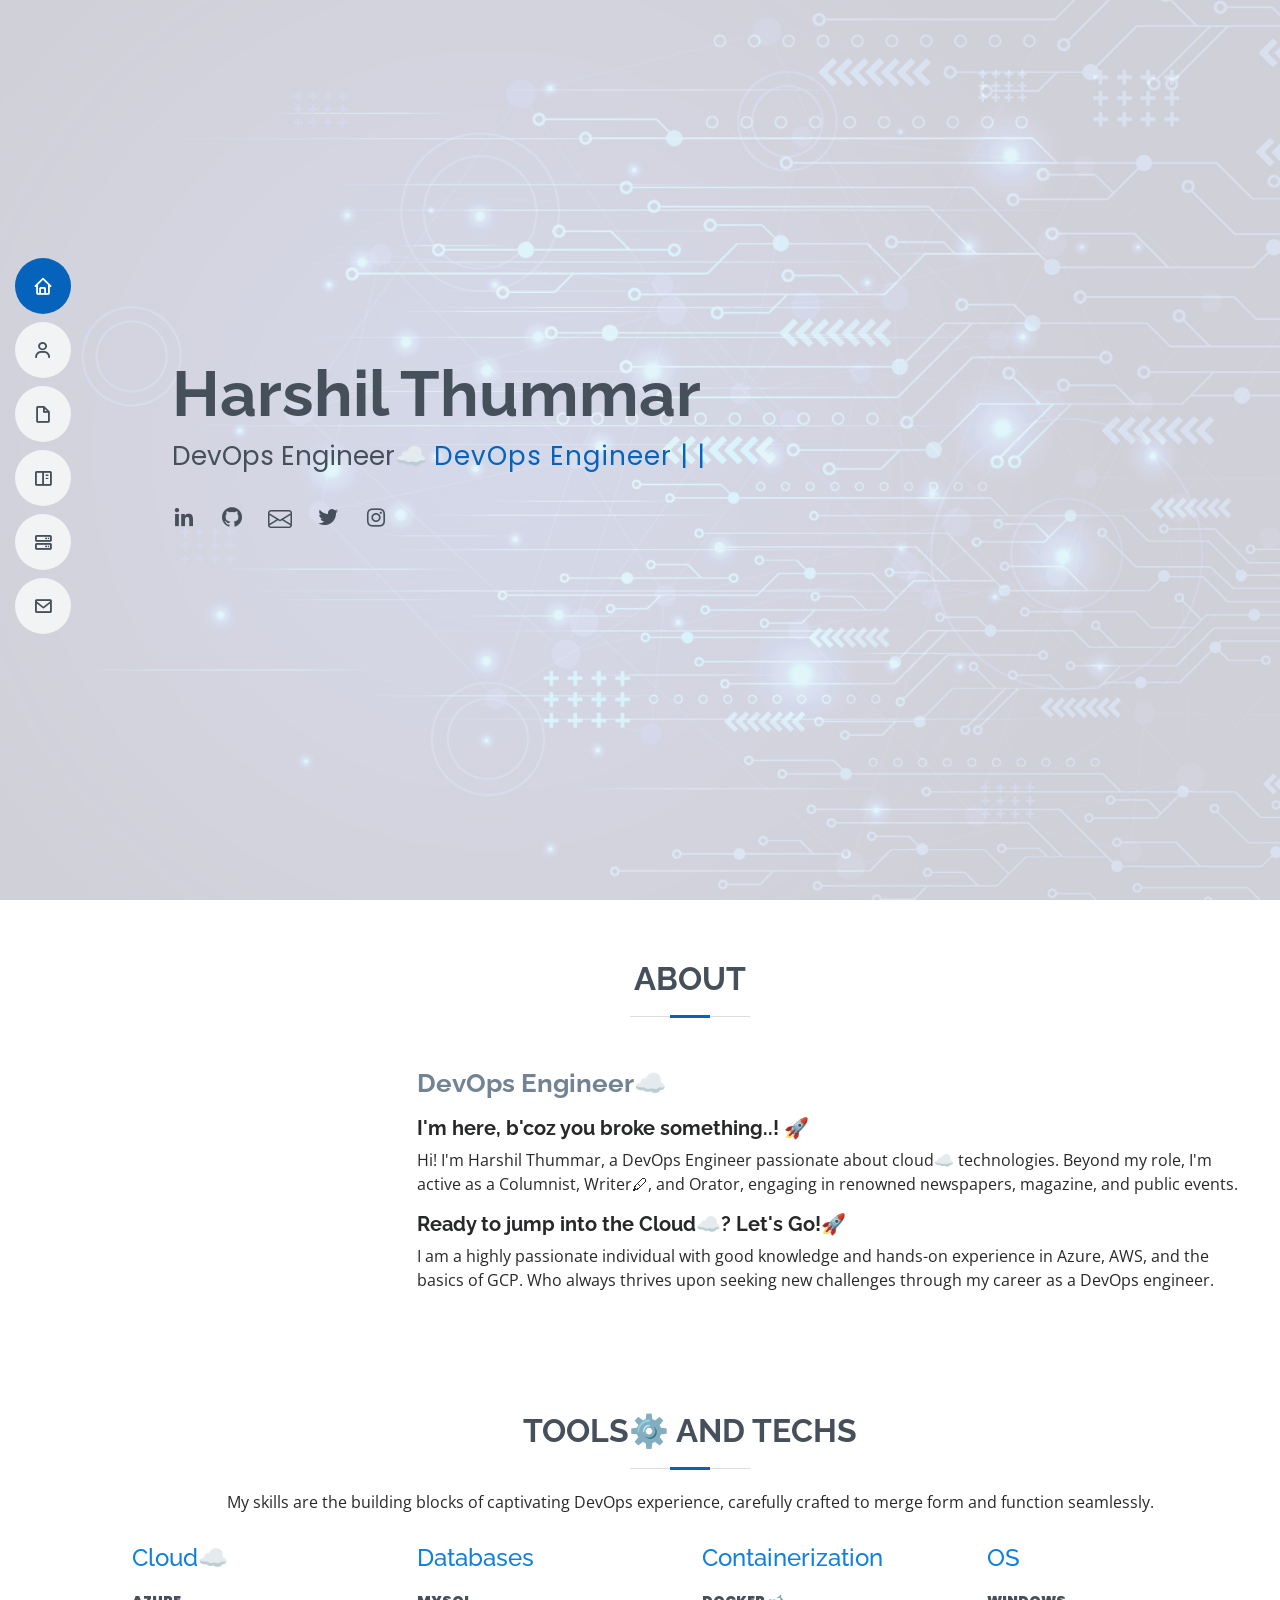
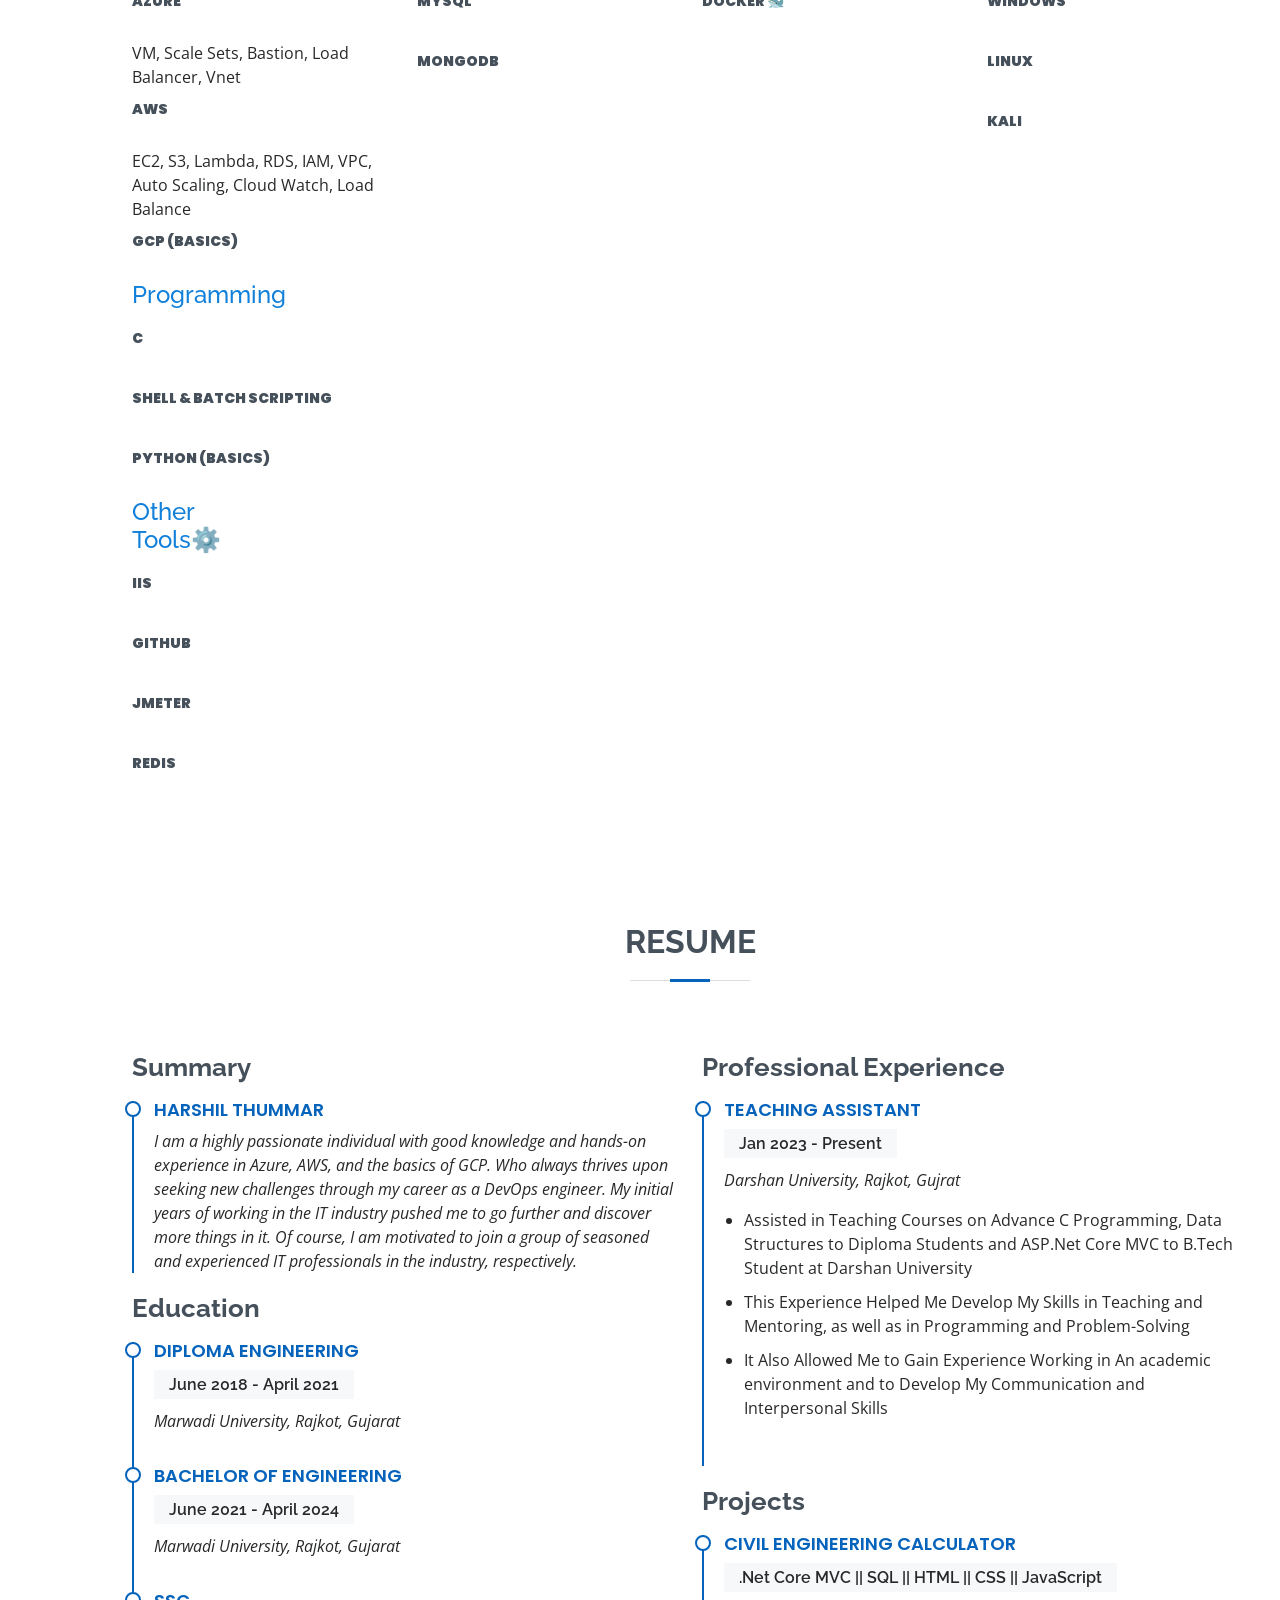
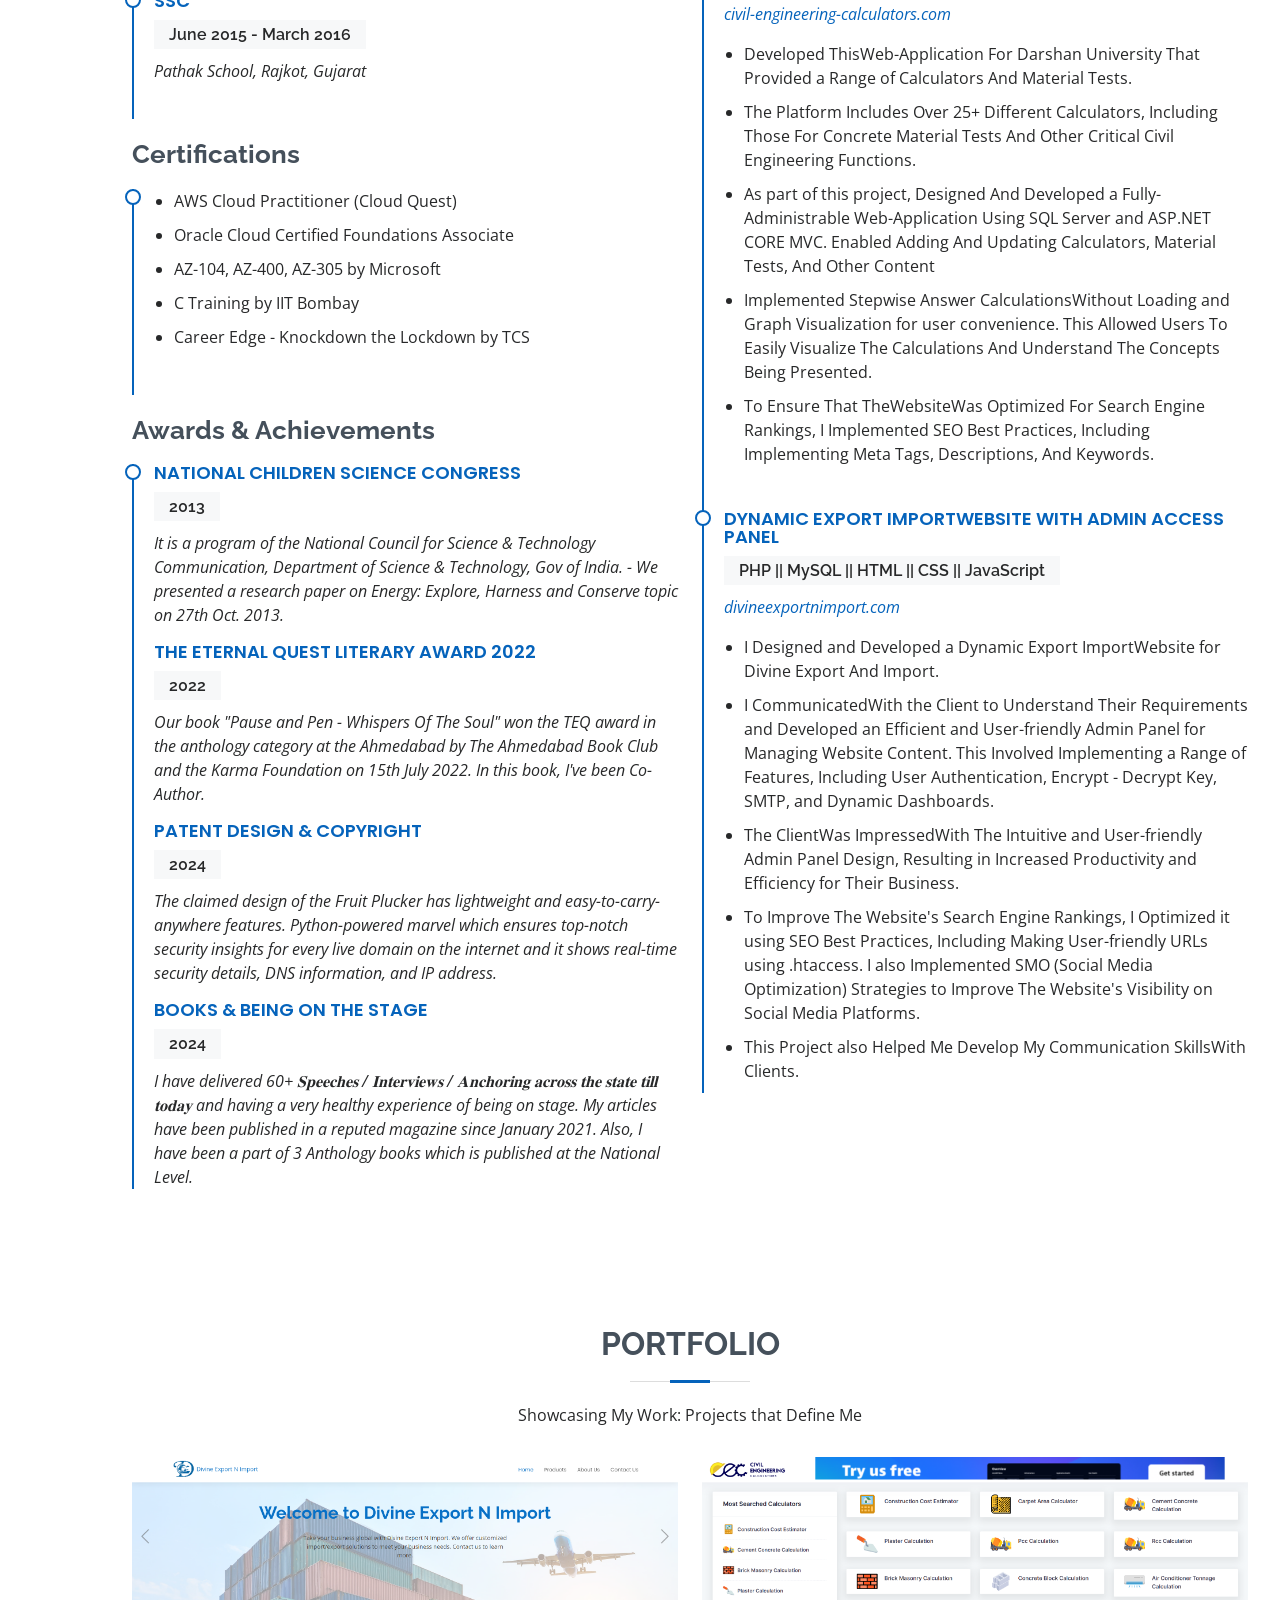
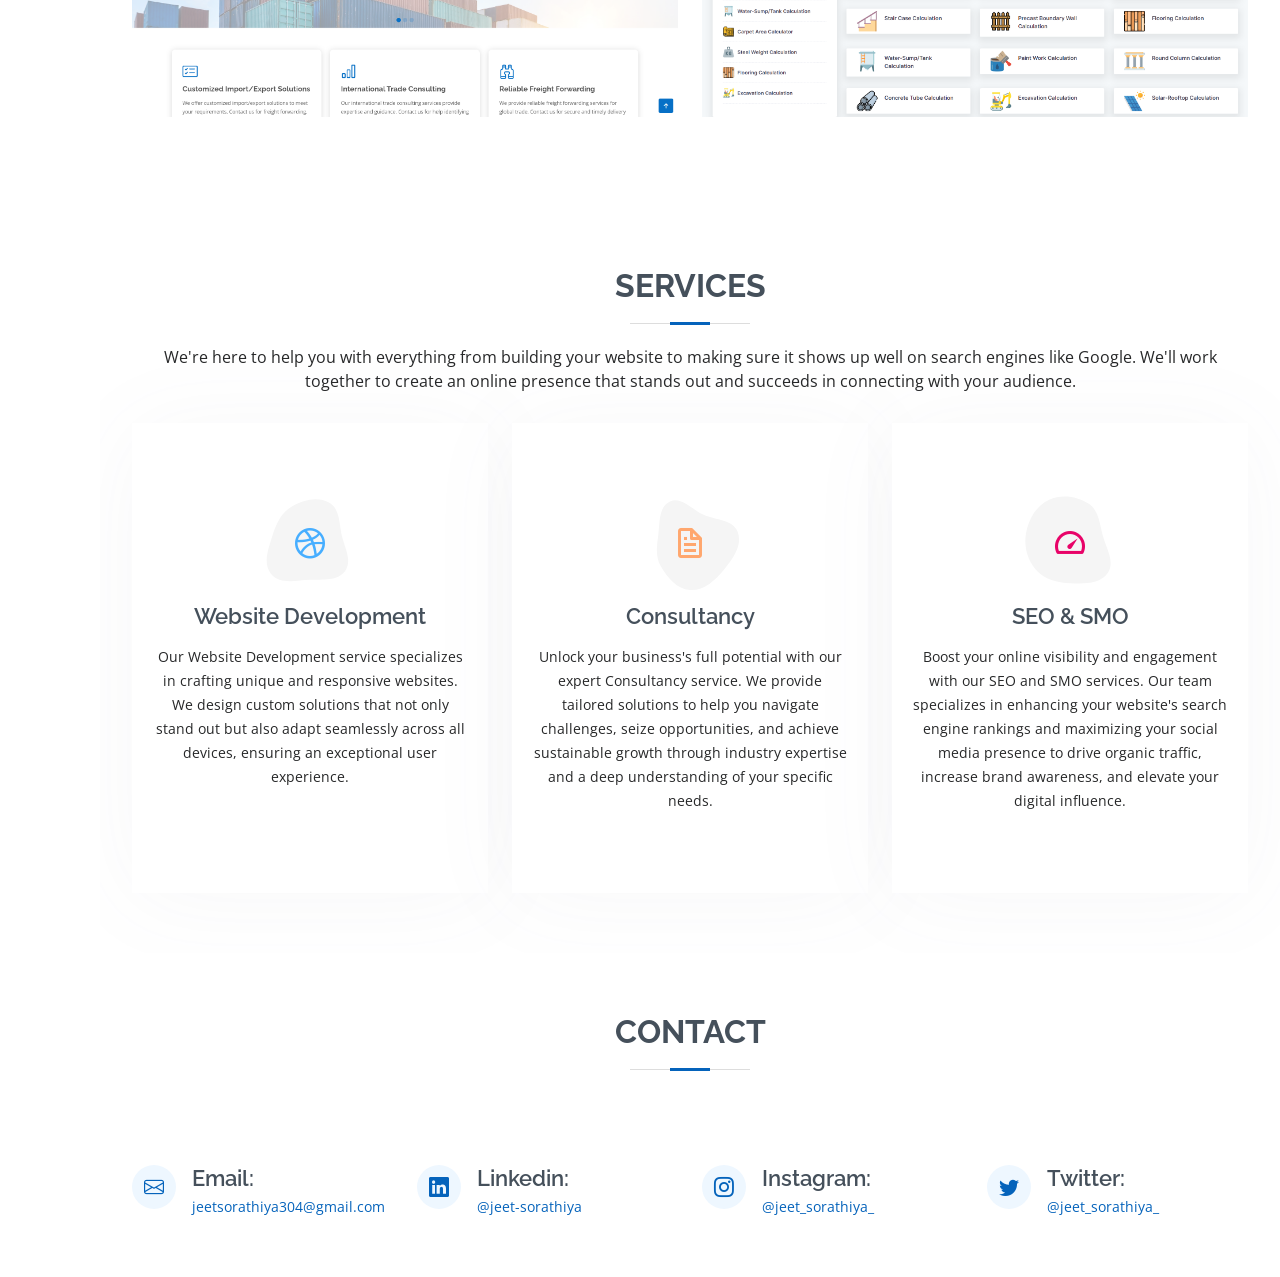
==== commit 4af1643d: "Update index.html" ====
--- a/index.html
+++ b/index.html
@@ -100,7 +100,7 @@
 
         <div class="row">
           <div class="col-lg-3">
-            <img src="assets/img/Profile.png" class="img-fluid" alt="" />
+            <img src="assets/img/Pic.jpeg" class="img-fluid" alt="" />
           </div>
           <div class="col-lg-9 pt-4 pt-lg-0 content">
             <h3 class="pb-2">DevOps Engineer☁️</h3>
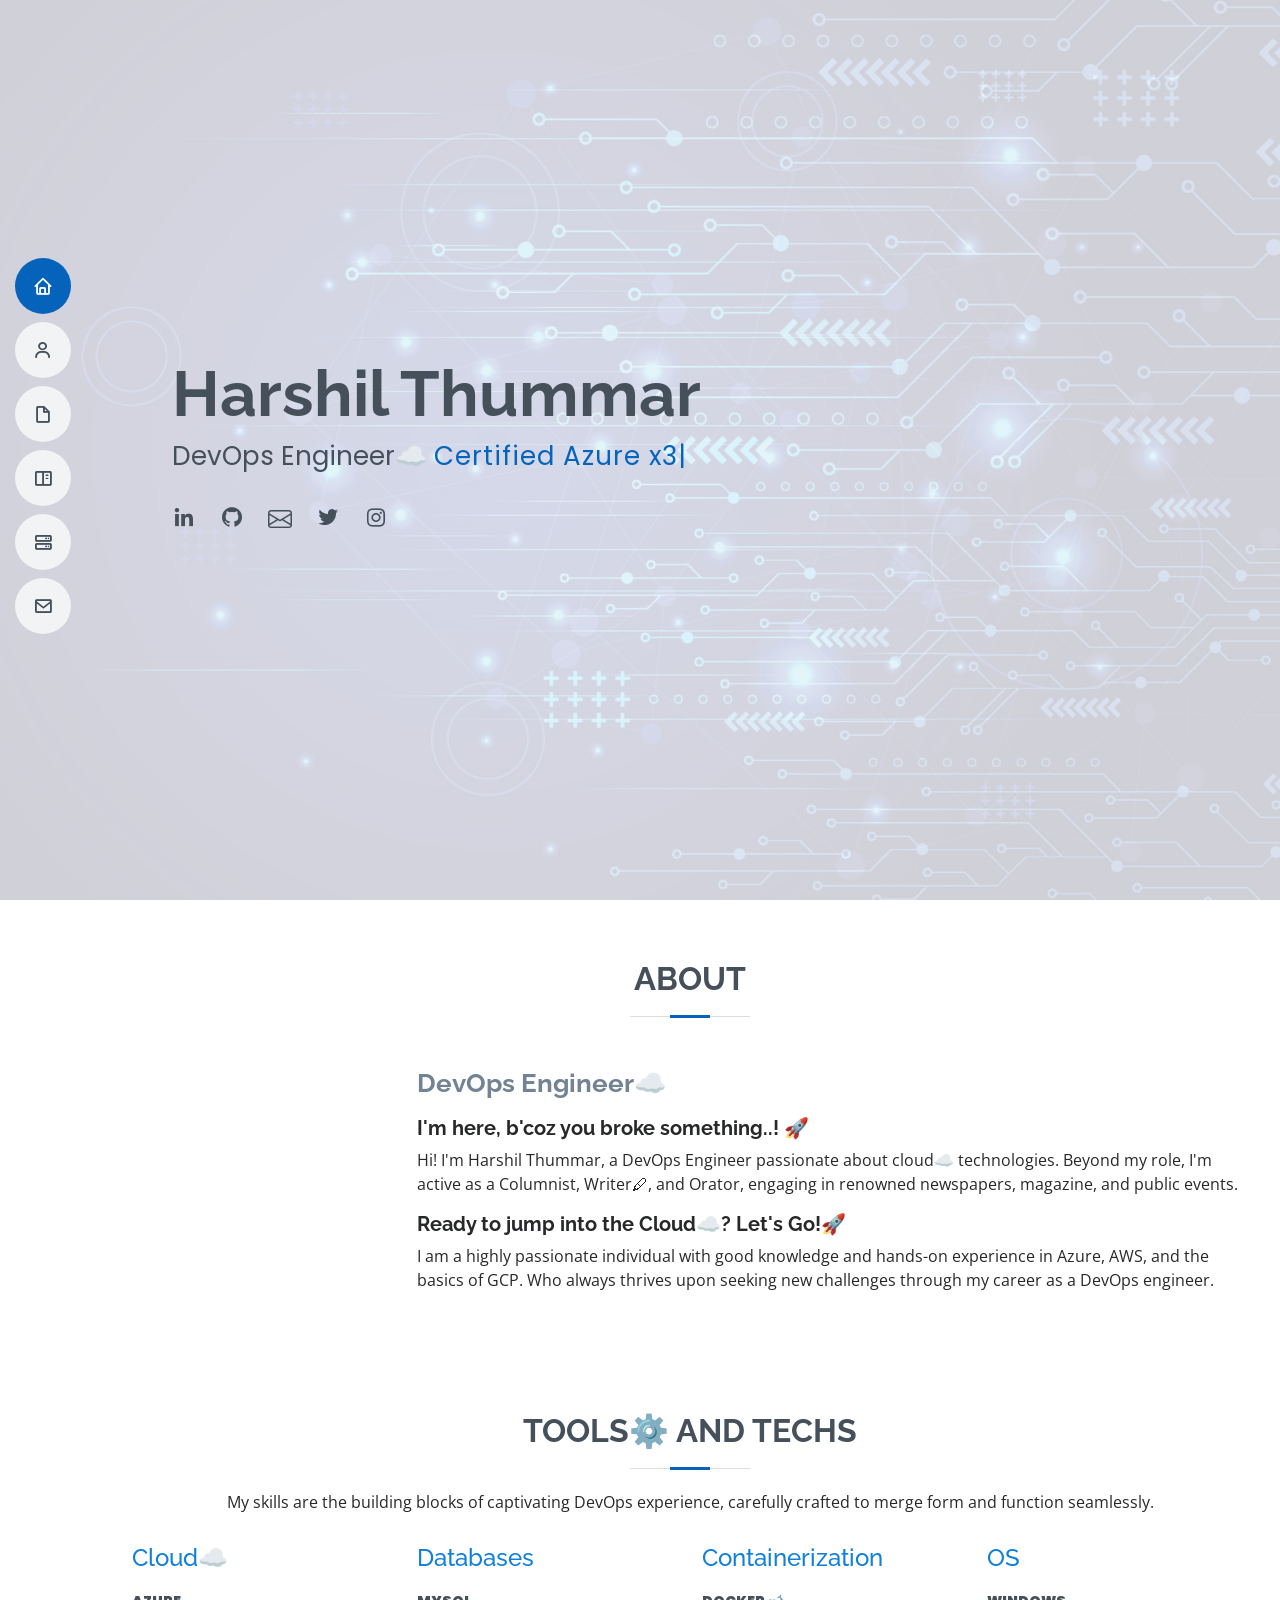
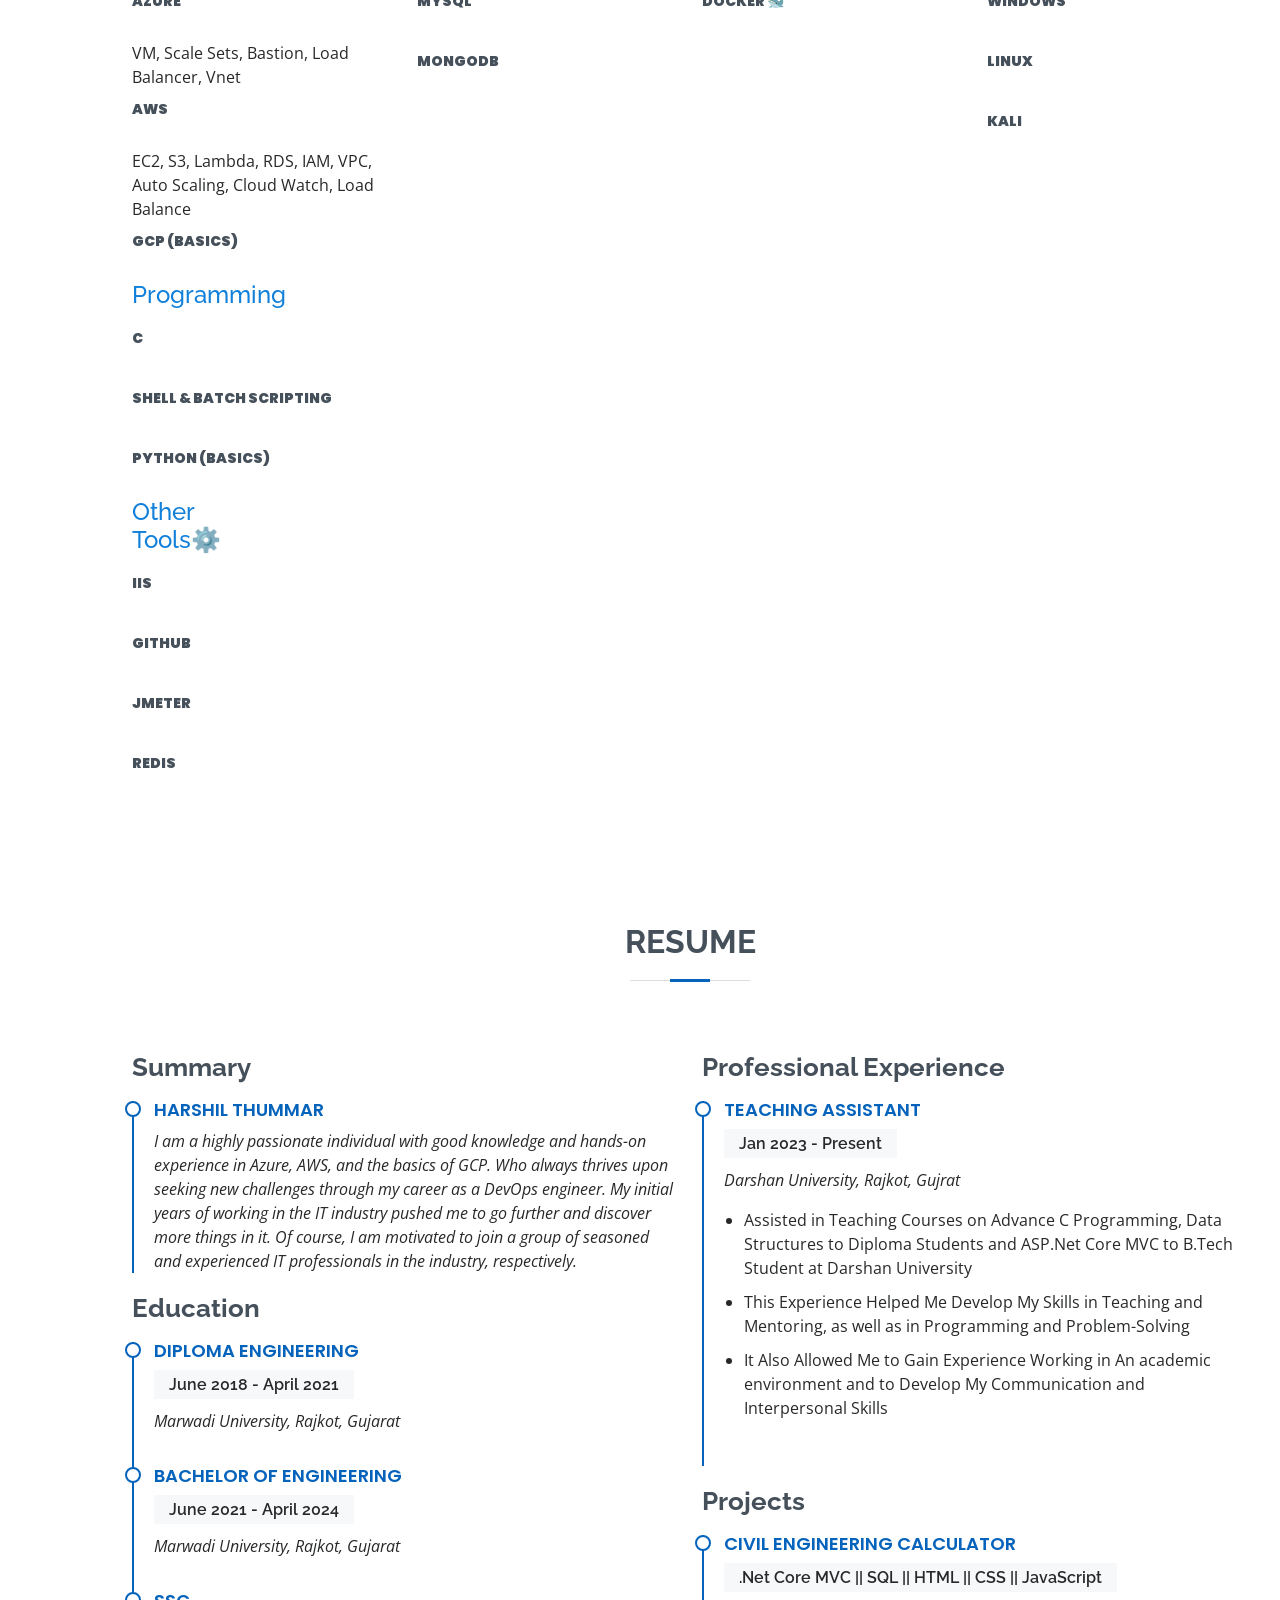
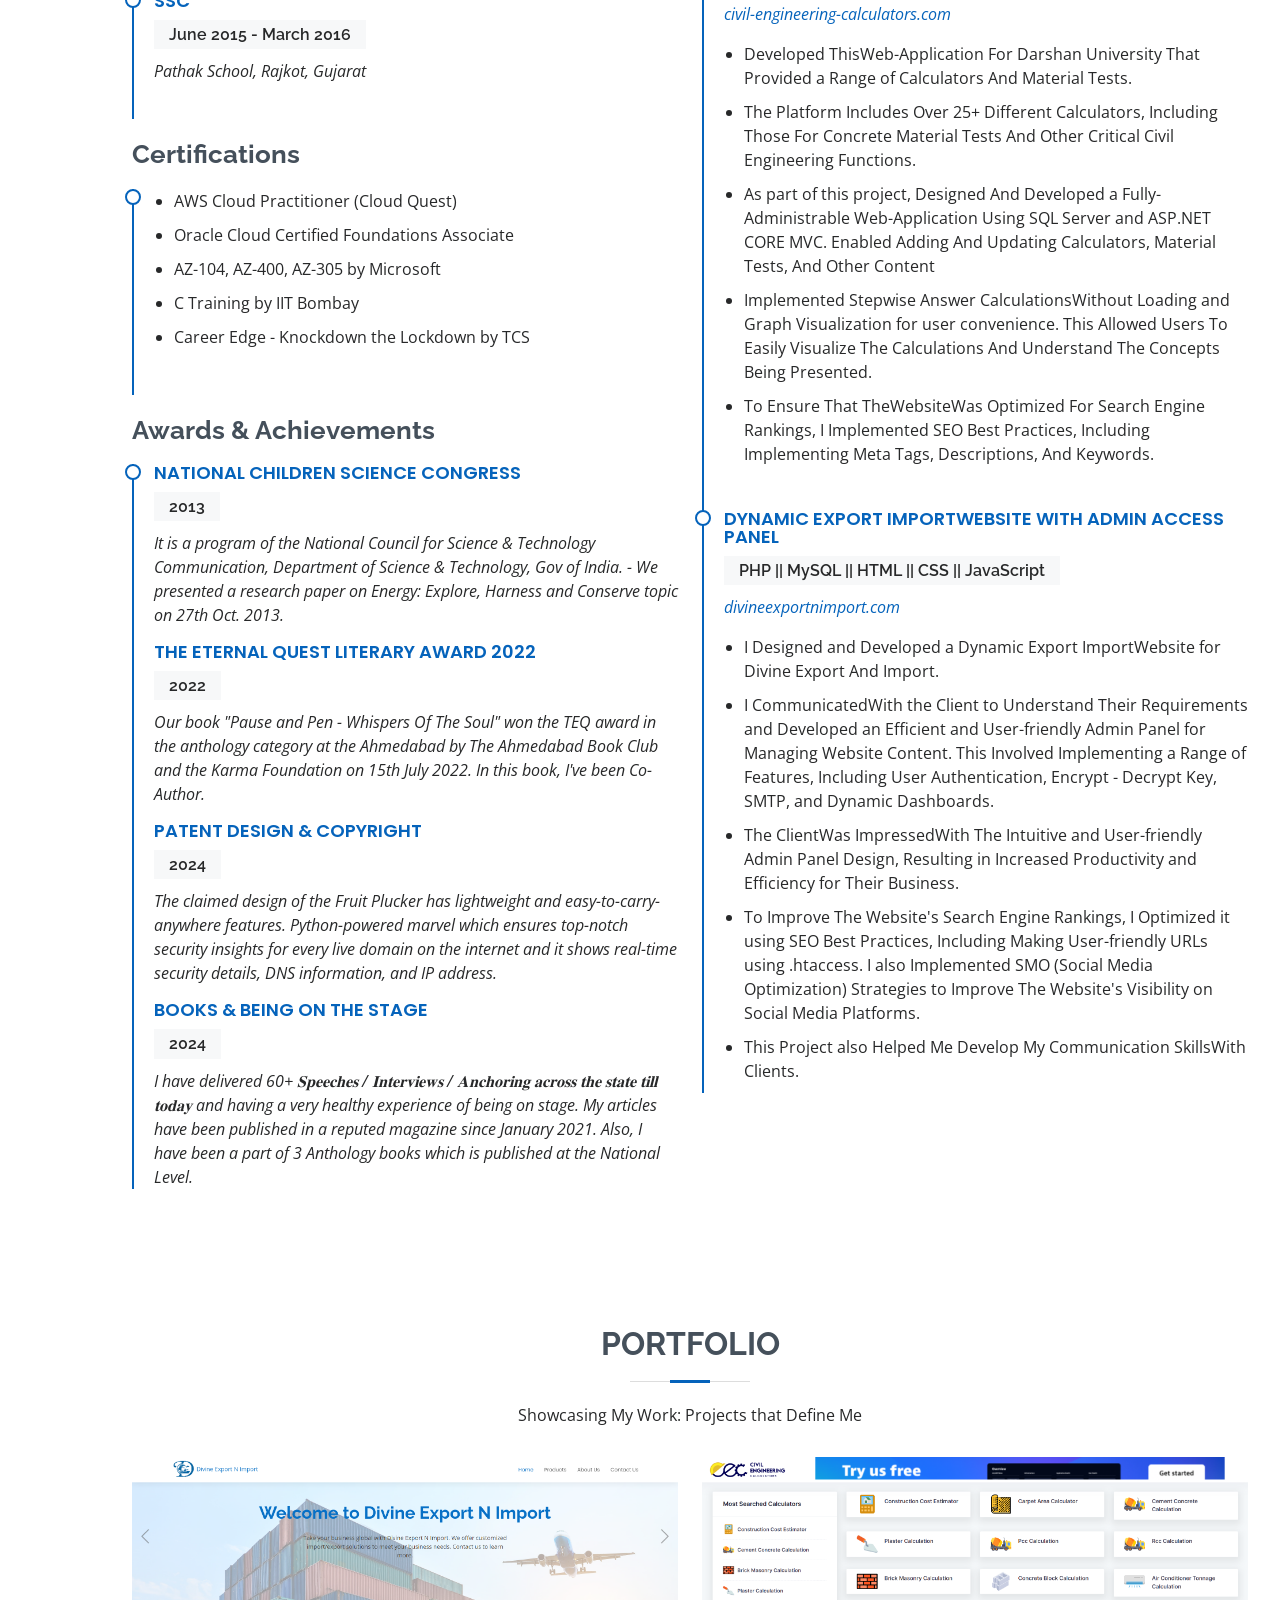
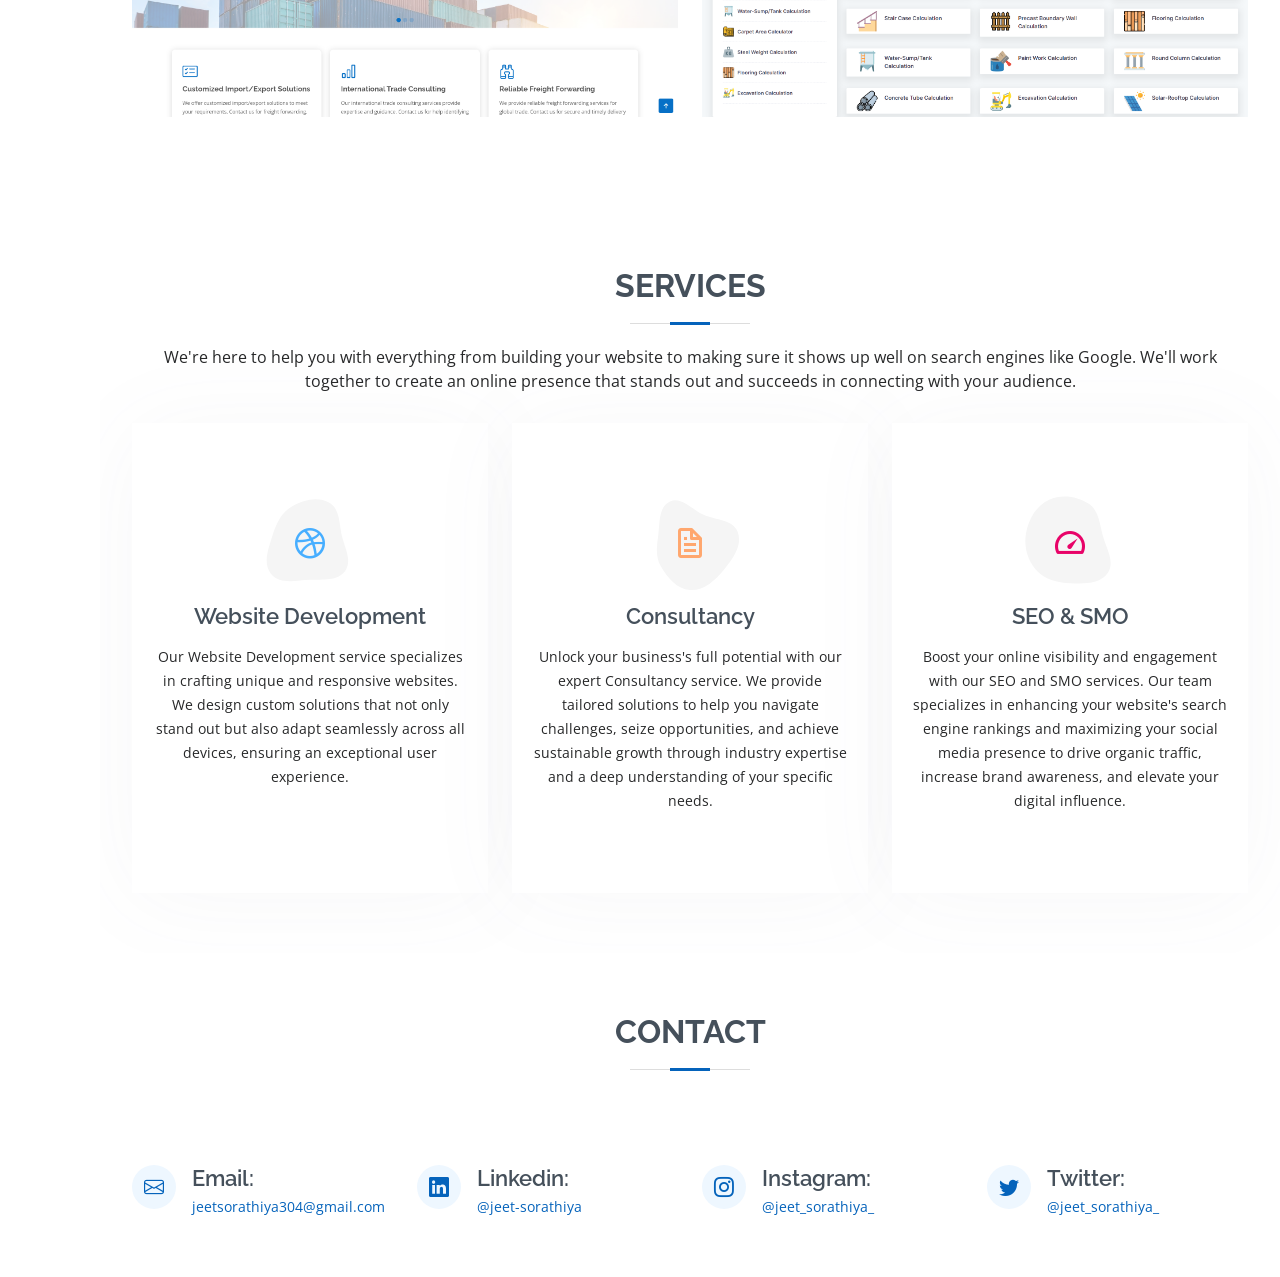
==== commit 77d83fde: "Update index.html" ====
--- a/index.html
+++ b/index.html
@@ -77,7 +77,7 @@
       <h1>Harshil Thummar</h1>
       <p>
         DevOps Engineer☁️
-        <span class="typed" data-typed-items="DevOps Engineer | Certified Azure x3, AWS x1, Oracle x1 | Columnist | Writer | Orator | Cloud Enthusiast ⛈"></span>
+        <span class="typed" data-typed-items="Certified Azure x3, AWS x1, Oracle x1 | Columnist | Writer | Orator | Cloud Enthusiast ⛈"></span>
       </p>
       <div class="social-links">
         <a href="https://www.linkedin.com/in/harshilthummar21/" class="linkedin"><i class="bx bxl-linkedin"></i></a>
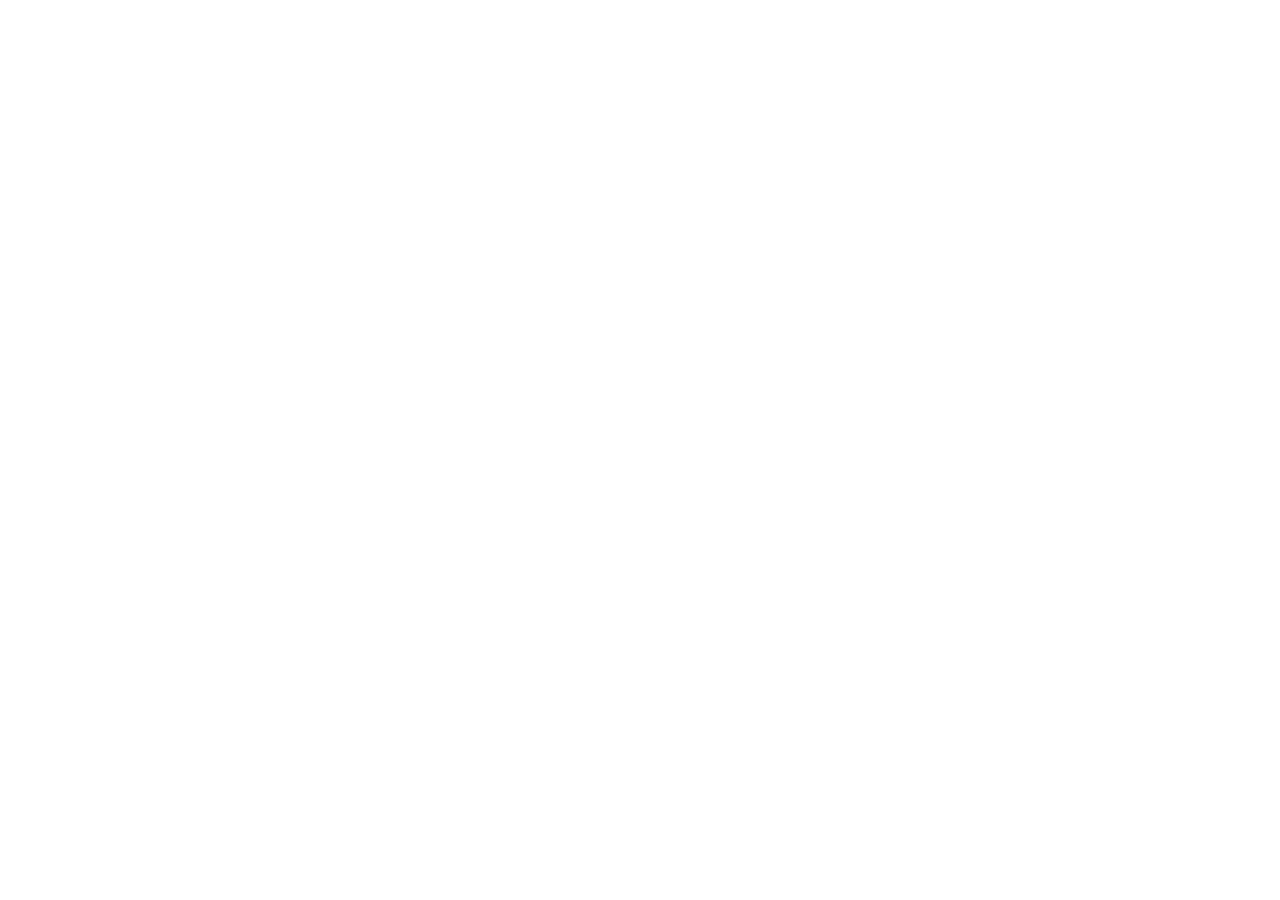
==== commit cc53bb7e: "Use tech stack vite_react_shadcn_ts" ====
--- a/index.html
+++ b/index.html
@@ -1,599 +1,24 @@
-<!DOCTYPE html>
-<html lang="en">
-
-<head>
-  <meta charset="utf-8" />
-  <meta content="width=device-width, initial-scale=1.0" name="viewport" />
-
-  <title>Harshil Thummar - Portfolio</title>
-  <meta content="" name="description" />
-  <meta content="" name="keywords" />
-
-  <!-- Favicons -->
-  <link href="assets/img/professional-portfolio.png" rel="icon" />
-  <link href="assets/img/professional-portfolio.png" rel="apple-touch-icon" />
-
-  <!-- Google Fonts -->
-  <link
-    href="https://fonts.googleapis.com/css?family=Open+Sans:300,300i,400,400i,600,600i,700,700i|Raleway:300,300i,400,400i,500,500i,600,600i,700,700i|Poppins:300,300i,400,400i,500,500i,600,600i,700,700i"
-    rel="stylesheet" />
-
-  <!-- Vendor CSS Files -->
-  <link href="assets/vendor/aos/aos.css" rel="stylesheet" />
-  <link href="assets/vendor/bootstrap/css/bootstrap.min.css" rel="stylesheet" />
-  <link href="assets/vendor/bootstrap-icons/bootstrap-icons.css" rel="stylesheet" />
-  <link href="assets/vendor/boxicons/css/boxicons.min.css" rel="stylesheet" />
-  <link href="assets/vendor/glightbox/css/glightbox.min.css" rel="stylesheet" />
-  <link href="assets/vendor/swiper/swiper-bundle.min.css" rel="stylesheet" />
-
-  <!-- Template Main CSS File -->
-  <link href="assets/css/style.css" rel="stylesheet" />
-  <style>
-    .unselectable {
-      -webkit-user-select: none;
-      -webkit-touch-callout: none;
-      -moz-user-select: none;
-      -ms-user-select: none;
-      user-select: none;
-    }
-  </style>
-</head>
-
-<body class="unselectable" oncontextmenu="return false;">
-  <!-- ======= Mobile nav toggle button ======= -->
-  <!-- <button type="button" class="mobile-nav-toggle d-xl-none"><i class="bi bi-list mobile-nav-toggle"></i></button> -->
-  <i class="bi bi-list mobile-nav-toggle d-lg-none"></i>
-  <!-- ======= Header ======= -->
-  <header id="header" class="d-flex flex-column justify-content-center">
-    <nav id="navbar" class="navbar nav-menu">
-      <ul>
-        <li>
-          <a href="#hero" class="nav-link scrollto active"><i class="bx bx-home"></i> <span>Home</span></a>
-        </li>
-        <li>
-          <a href="#about" class="nav-link scrollto"><i class="bx bx-user"></i> <span>About</span></a>
-        </li>
-        <li>
-          <a href="#resume" class="nav-link scrollto"><i class="bx bx-file-blank"></i> <span>Resume</span></a>
-        </li>
-        <li>
-          <a href="#portfolio" class="nav-link scrollto"><i class="bx bx-book-content"></i> <span>Portfolio</span></a>
-        </li>
-        <li>
-          <a href="#services" class="nav-link scrollto"><i class="bx bx-server"></i> <span>Services</span></a>
-        </li>
-        <li>
-          <a href="#contact" class="nav-link scrollto"><i class="bx bx-envelope"></i> <span>Contact</span></a>
-        </li>
-      </ul>
-    </nav>
-    <!-- .nav-menu -->
-  </header>
-  <!-- End Header -->
-
-  <!-- ======= Hero Section ======= -->
-  <section id="hero" class="d-flex flex-column justify-content-center">
-    <div class="container" data-aos="zoom-in" data-aos-delay="100">
-      <h1>Harshil Thummar</h1>
-      <p>
-        DevOps Engineer☁️
-        <span class="typed" data-typed-items="Certified Azure x3, AWS x1, Oracle x1 | Columnist | Writer | Orator | Cloud Enthusiast ⛈"></span>
-      </p>
-      <div class="social-links">
-        <a href="https://www.linkedin.com/in/harshilthummar21/" class="linkedin"><i class="bx bxl-linkedin"></i></a>
-        <a href="https://github.com/HarshilThummar" class="twitter"><i class="bx bxl-github"></i></a>
-        <a  href="mailto:infoharshil21@gmail.com" class="linkedin"><i  class="bi bi-envelope"></i></a>
-        <a href="https://twitter.com/im_harshil__" class="twitter"><i class="bx bxl-twitter"></i></a>
-        <a href="https://instagram.com/me._.harshil" class="instagram"><i class="bx bxl-instagram"></i></a>
-      </div>
-    </div>
-  </section>
-  <!-- End Hero -->
-
-  <main id="main">
-    <!-- ======= About Section ======= -->
-    <section id="about" class="about">
-      <div class="container" data-aos="fade-up">
-        <div class="section-title">
-          <h2>About</h2>
-        </div>
-
-        <div class="row">
-          <div class="col-lg-3">
-            <img src="assets/img/Pic.jpeg" class="img-fluid" alt="" />
-          </div>
-          <div class="col-lg-9 pt-4 pt-lg-0 content">
-            <h3 class="pb-2">DevOps Engineer☁️</h3>
-            <h5><strong>I'm here, b'coz you broke something..! 🚀</strong></h5>
-            <p>
-              Hi! I'm Harshil Thummar, a DevOps Engineer passionate about cloud☁️ technologies. 
-              Beyond my role, I'm active as a Columnist, Writer🖊, and Orator, engaging in renowned newspapers, magazine, and public events.
-            </p>
-
-            <h5><strong>Ready to jump into the Cloud☁️? Let's Go!🚀</strong></h5>
-            <p>
-              I am a highly passionate individual with good knowledge and hands-on experience in Azure, AWS, and the basics of
-              GCP. Who always thrives upon seeking new challenges through my career as a DevOps engineer.
-            </p>
-          </div>
-        </div>
-      </div>
-    </section>
-    <!-- End About Section -->
-
-    <!-- ======= Skills Section ======= -->
-    <section id="skills" class="skills section-bg">
-      <div class="container" data-aos="fade-up">
-        <div class="section-title">
-          <h2>Tools⚙️ and Techs</h2>
-          <p>
-            My skills are the building blocks of captivating DevOps experience,
-            carefully crafted to merge form and function seamlessly.
-          </p>
-        </div>
-
-        <div class="row skills-content">
-          <div class="col-lg-3">
-            <h4>Cloud☁️</h4>
-            <div class="progress">
-              <span class="skill">Azure</span>
-            </div>
-              <div>
-                <span class="skill">VM, Scale Sets, Bastion, Load Balancer, Vnet</span>
-              </div>
-            <div class="progress">
-              <span class="skill">AWS</span>
-            </div>
-              <div>
-                <span class="skill">EC2, S3, Lambda, RDS, IAM, VPC, Auto Scaling, Cloud Watch, Load Balance</span>
-              </div>
-            <div class="progress">
-              <span class="skill">GCP (Basics)</span>
-            </div>
-          </div>
-
-          <div class="col-lg-3">
-            <h4>Databases</h4>
-            <div class="progress">
-              <span class="skill">MySQL </span>
-            </div>
-            <div class="progress">
-              <span class="skill">MongoDB </span>
-            </div>
-          </div>
-
-          <div class="col-lg-3">
-            <h4>Containerization</h4>
-            <div class="progress">
-              <span class="skill">Docker 🐋</span>
-            </div>
-          </div>
-
-          <div class="col-lg-3">
-            <h4>OS</h4>
-            <div class="progress">
-              <span class="skill">Windows</span>
-            </div>
-            <div class="progress">
-              <span class="skill">Linux</span>
-            </div>
-            <div class="progress">
-              <span class="skill">Kali</span>
-            </div>
-          </div>
-
-          <div class="col-lg-3">
-            <h4>Programming</h4>
-            <div class="progress">
-              <span class="skill">C</span>
-            </div>
-            <div class="progress">
-              <span class="skill">Shell & Batch scripting </span>
-            </div>
-            <div class="progress">
-              <span class="skill">Python (basics)</span>
-            </div>
-
-            <div class="col-lg-3">
-              <h4>Other Tools⚙️</h4>
-              <div class="progress">
-                <span class="skill">IIS</span>
-              </div>
-              <div class="progress">
-                <span class="skill">Github</span>
-              </div>
-              <div class="progress">
-                <span class="skill">jMeter</span>
-              </div>
-              <div class="progress">
-                <span class="skill">Redis</span>
-              </div>
-            </div>
-
-        </div>
-      </div>
-    </section>
-    <!-- End Skills Section -->
-
-    <!-- ======= Resume Section ======= -->
-    <section id="resume" class="resume">
-      <div class="container" data-aos="fade-up">
-        <div class="section-title">
-          <h2>Resume</h2>
-        </div>
-
-        <div class="row">
-          <div class="col-lg-6">
-            <h3 class="resume-title">Summary</h3>
-            <div class="resume-item pb-0">
-              <h4>Harshil Thummar</h4>
-              <p>
-                <em>I am a highly passionate individual with good knowledge and hands-on experience in Azure, AWS, and the basics of
-                  GCP. Who always thrives upon seeking new challenges through my career as a DevOps engineer. My initial years of
-                  working in the IT industry pushed me to go further and discover more things in it. Of course, I am motivated to join
-                  a group of seasoned and experienced IT professionals in the industry, respectively.
-                  </em>
-              </p>
-      
-            </div>
-
-            <h3 class="resume-title">Education</h3>
-            <div class="resume-item">
-              <h4>Diploma Engineering</h4>
-              <h5>June 2018 - April 2021</h5>
-              <p><em>Marwadi University, Rajkot, Gujarat</em></p>
-            </div>
-            <div class="resume-item">
-              <h4>Bachelor of Engineering</h4>
-              <h5>June 2021 - April 2024</h5>
-              <p><em>Marwadi University, Rajkot, Gujarat</em></p>
-            </div>
-            <div class="resume-item">
-              <h4>SSC</h4>
-              <h5>June 2015 - March 2016</h5>
-              <p><em>Pathak School, Rajkot, Gujarat</em></p>
-            </div>
-
-            <h3 class="resume-title">Certifications</h3>
-            <div class="resume-item">
-              <ul>
-                <li>AWS Cloud Practitioner (Cloud Quest)</li>
-                  <li>Oracle Cloud Certified Foundations Associate</li>
-                  <li>AZ-104, AZ-400, AZ-305 by Microsoft</li>
-                  <li>C Training by IIT Bombay</li>
-                  <li>Career Edge - Knockdown the Lockdown by TCS</li>
-              </ul>
-            </div>   
-
-            <h3 class="resume-title">Awards & Achievements</h3>
-            <div class="resume-item">
-              <h4>National Children Science Congress</h4>
-              <h5>2013</h5>
-              <p><em>It is a program of the National Council for Science & Technology Communication, Department of
-                Science & Technology, Gov of India. - We presented a research paper on Energy: Explore, Harness
-                and Conserve topic on 27th Oct. 2013.</em></p>
-
-              <h4>The Eternal Quest Literary Award 2022</h4>
-              <h5>2022</h5>
-              <p><em>Our book "Pause and Pen - Whispers Of The Soul" won the TEQ award in the anthology category at
-                the Ahmedabad by The Ahmedabad Book Club and the Karma Foundation on 15th July 2022. In this
-                book, I've been Co-Author.</em></p>
-
-              <h4>Patent Design & Copyright</h4>
-              <h5>2024</h5>
-              <p><em>The claimed design of the Fruit Plucker has lightweight and easy-to-carry-anywhere features.
-                Python-powered marvel which ensures top-notch security insights for every live domain on the
-                internet and it shows real-time security details, DNS information, and IP address.</em></p>
-
-              <h4>Books & Being on the stage</h4>
-              <h5>2024</h5>
-              <p><em>I have delivered 60+ 𝐒𝐩𝐞𝐞𝐜𝐡𝐞𝐬 / 𝐈𝐧𝐭𝐞𝐫𝐯𝐢𝐞𝐰𝐬 / 𝐀𝐧𝐜𝐡𝐨𝐫𝐢𝐧𝐠 𝐚𝐜𝐫𝐨𝐬𝐬 𝐭𝐡𝐞 𝐬𝐭𝐚𝐭𝐞 𝐭𝐢𝐥𝐥 𝐭𝐨𝐝𝐚𝐲 and having a very
-                healthy experience of being on stage. My articles have been published in a reputed magazine since January 2021. Also, I have been a part
-                of 3 Anthology books which is published at the National Level.</em></p>                
-            </div>
-          
-          </div>
-          <div class="col-lg-6">
-            <h3 class="resume-title">Professional Experience</h3>
-            <div class="resume-item">
-              <h4>Teaching Assistant</h4>
-              <h5>Jan 2023 - Present</h5>
-              <p><em>Darshan University, Rajkot, Gujrat </em></p>
-              <ul>
-                <li>
-                  Assisted in Teaching Courses on Advance C Programming, Data Structures to Diploma Students and ASP.Net Core MVC to B.Tech Student at Darshan University
-                </li>
-                <li>
-                  This Experience Helped Me Develop My Skills in Teaching and Mentoring, as well as in
-                  Programming and Problem-Solving
-                </li>
-                <li>
-                  It Also Allowed Me to Gain Experience Working in An academic environment and to
-                  Develop My Communication and Interpersonal Skills
-                </li>
-              </ul>
-            </div>
-            <h3 class="resume-title">Projects</h3>
-            <div class="resume-item">
-              <h4>Civil Engineering Calculator</h4>
-              <h5>.Net Core MVC || SQL || HTML || CSS || JavaScript</h5>
-              <p><em><a href="https://civil-engineering-calculators.com">civil-engineering-calculators.com</a></em></p>
-              <ul>
-                <li>Developed ThisWeb-Application For Darshan University That Provided
-                a Range of Calculators And Material Tests.</li>
-                <li>The Platform Includes Over 25+ Different Calculators, Including Those
-                For Concrete Material Tests And Other Critical Civil Engineering
-                Functions.</li>
-                <li>As part of this project, Designed And Developed a Fully-Administrable
-                Web-Application Using SQL Server and ASP.NET CORE MVC. Enabled
-                Adding And Updating Calculators, Material Tests, And Other Content</li>
-                <li>Implemented Stepwise Answer CalculationsWithout Loading and
-                Graph Visualization for user convenience. This Allowed Users To Easily
-                Visualize The Calculations And Understand The Concepts Being
-                Presented.</li>
-                <li>To Ensure That TheWebsiteWas Optimized For Search Engine Rankings,
-                I Implemented SEO Best Practices, Including Implementing Meta Tags,
-                Descriptions, And Keywords.</li>
-              </ul>
-            </div>
-            <div class="resume-item">
-              <h4>Dynamic Export ImportWebsite with Admin Access Panel</h4>
-              <h5>PHP || MySQL || HTML || CSS || JavaScript</h5>
-              <p><em><a href="https://divineexportnimport.com">divineexportnimport.com</a></em></p>
-              <ul>
-                <li>I Designed and Developed a Dynamic Export ImportWebsite for Divine
-                  Export And Import.</li>
-                <li>I CommunicatedWith the Client to Understand Their Requirements and
-                  Developed an Efficient and User-friendly Admin Panel for Managing
-                  Website Content. This Involved Implementing a Range of Features,
-                  Including User Authentication, Encrypt - Decrypt Key, SMTP, and
-                  Dynamic Dashboards.</li>
-                <li>The ClientWas ImpressedWith The Intuitive and User-friendly Admin
-                  Panel Design, Resulting in Increased Productivity and Efficiency for Their
-                  Business.</li>
-                <li>To Improve The Website's Search Engine Rankings, I Optimized it using
-                  SEO Best Practices, Including Making User-friendly URLs using
-                  .htaccess. I also Implemented SMO (Social Media Optimization)
-                  Strategies to Improve The Website's Visibility on Social Media Platforms.</li>
-                <li>This Project also Helped Me Develop My Communication SkillsWith
-                  Clients.</li>
-              </ul>
-            </div>
-          </div>
-        </div>
-      </div>
-    </section>
-    <!-- End Resume Section -->
-
-    <!-- ======= Portfolio Section ======= -->
-    <section id="portfolio" class="portfolio section-bg">
-      <div class="container" data-aos="fade-up">
-        <div class="section-title">
-          <h2>Portfolio</h2>
-          <p>
-            Showcasing My Work: Projects that Define Me
-          </p>
-        </div>
-
-        <div class="row">
-          <!-- <div class="col-lg-12 d-flex justify-content-center" data-aos="fade-up" data-aos-delay="100">
-            <ul id="portfolio-flters">
-              <li data-filter="*" class="filter-active">All</li>
-              <li data-filter=".filter-app">App</li>
-              <li data-filter=".filter-card">Card</li>
-              <li data-filter=".filter-web">Web</li>
-            </ul>
-          </div> -->
-        </div>
-
-        <div class="row portfolio-container" data-aos="fade-up" data-aos-delay="200">
-
-          <div class="col-lg-6 col-md-6 portfolio-item filter-app">
-            <div class="portfolio-wrap">
-              <img src="assets/img/portfolio/divine.png" class="img-fluid" alt="divine" />
-              <div class="portfolio-info">
-                <h4>Divine Export N Import</h4>                
-                <div class="portfolio-links">
-                  <a href="assets/img/portfolio/divine.png" data-gallery="portfolioGallery"
-                    class="portfolio-lightbox" title="Divine Export N Import"><i class="bx bx-image"></i></a>
-                  <a href="https://divineexportnimport.com/" class="portfolio-details-lightbox" data-glightbox="type: external"
-                  title="Show Project"><i class="bx bx-link"></i></a>
-                    <a  class="portfolio-details-lightbox" data-gallery="portfolioGallery" class="portfolio-lightbox"
-                    title= "<ul>
-                      <li>I Designed and Developed a Dynamic Export ImportWebsite for Divine
-                        Export And Import.</li>
-                      <li>I CommunicatedWith the Client to Understand Their Requirements and
-                        Developed an Efficient and User-friendly Admin Panel for Managing
-                        Website Content. This Involved Implementing a Range of Features,
-                        Including User Authentication, Encrypt - Decrypt Key, SMTP, and
-                        Dynamic Dashboards.</li>
-                      <li>The ClientWas ImpressedWith The Intuitive and User-friendly Admin
-                        Panel Design, Resulting in Increased Productivity and Efficiency for Their
-                        Business.</li>
-                      <li>To Improve The Website's Search Engine Rankings, I Optimized it using
-                        SEO Best Practices, Including Making User-friendly URLs using
-                        .htaccess. I also Implemented SMO (Social Media Optimization)
-                        Strategies to Improve The Website's Visibility on Social Media Platforms.</li>
-                      <li>This Project also Helped Me Develop My Communication SkillsWith
-                        Clients.</li>
-                    </ul>" ><i class="bx bx-detail"></i></a>
-                </div>
-              </div>
-            </div>
-          </div>
-
-          <div class="col-lg-6 col-md-6 portfolio-item filter-app">
-            <div class="portfolio-wrap">
-              <img src="assets/img/portfolio/civilCalc.png" class="img-fluid" alt="civil-engineering-calculators" />
-              <div class="portfolio-info">
-                <h4>civil-engineering-calculators</h4>                
-                <div class="portfolio-links">
-                  <a href="assets/img/portfolio/civilCalc.png" data-gallery="portfolioGallery"
-                    class="portfolio-lightbox" title="civil-engineering-calculators"><i class="bx bx-image"></i></a>
-                  <a href="https://www.civil-engineering-calculators.com/" class="portfolio-details-lightbox" data-glightbox="type: external"
-                  title="Show Project"><i class="bx bx-link"></i></a>
-                    <a  class="portfolio-details-lightbox" data-gallery="portfolioGallery" class="portfolio-lightbox"
-                    title= " <ul>
-                      <li>Developed ThisWeb-Application For Darshan University That Provided
-                      a Range of Calculators And Material Tests.</li>
-                      <li>The Platform Includes Over 25+ Different Calculators, Including Those
-                      For Concrete Material Tests And Other Critical Civil Engineering
-                      Functions.</li>
-                      <li>As part of this project, Designed And Developed a Fully-Administrable
-                      Web-Application Using SQL Server and ASP.NET CORE MVC. Enabled
-                      Adding And Updating Calculators, Material Tests, And Other Content</li>
-                      <li>Implemented Stepwise Answer CalculationsWithout Loading and
-                      Graph Visualization for user convenience. This Allowed Users To Easily
-                      Visualize The Calculations And Understand The Concepts Being
-                      Presented.</li>
-                      <li>To Ensure That TheWebsiteWas Optimized For Search Engine Rankings,
-                      I Implemented SEO Best Practices, Including Implementing Meta Tags,
-                      Descriptions, And Keywords.</li>
-                    </ul>" ><i class="bx bx-detail"></i></a>
-                </div>
-              </div>
-            </div>
-          </div>          
-        </div>
-      </div>
-    </section>
-    <!-- End Portfolio Section -->
-
-    <!-- ======= Services Section ======= -->
-    <section id="services" class="services">
-      <div class="container" data-aos="fade-up">
-        <div class="section-title">
-          <h2>Services</h2>
-          <p>
-            We're here to help you with everything from building your website to making sure it shows up well on search engines like Google. We'll work together to create an online presence that stands out and succeeds in connecting with your audience.
-          </p>
-        </div>
-
-        <div class="row">
-          <div class="col-lg-4 col-md-6 d-flex align-items-stretch" data-aos="zoom-in" data-aos-delay="100">
-            <div class="icon-box iconbox-blue">
-              <div class="icon">
-                <svg width="100" height="100" viewBox="0 0 600 600" xmlns="http://www.w3.org/2000/svg">
-                  <path stroke="none" stroke-width="0" fill="#f5f5f5"
-                    d="M300,521.0016835830174C376.1290562159157,517.8887921683347,466.0731472004068,529.7835943286574,510.70327084640275,468.03025145048787C554.3714126377745,407.6079735673963,508.03601936045806,328.9844924480964,491.2728898941984,256.3432110539036C474.5976632858925,184.082847569629,479.9380746630129,96.60480741107993,416.23090153303,58.64404602377083C348.86323505073057,18.502131276798302,261.93793281208167,40.57373210992963,193.5410806939664,78.93577620505333C130.42746243093433,114.334589627462,98.30271207620316,179.96522072025542,76.75703585869454,249.04625023123273C51.97151888228291,328.5150500222984,13.704378332031375,421.85034740162234,66.52175969318436,486.19268352777647C119.04800174914682,550.1803526380478,217.28368757567262,524.383925680826,300,521.0016835830174">
-                  </path>
-                </svg>
-                <i class="bx bxl-dribbble"></i>
-              </div>
-              <h4><a href="">Website Development</a></h4>
-              <p>
-                Our Website Development service specializes in crafting unique and responsive websites. We design custom solutions that not only stand out but also adapt seamlessly across all devices, ensuring an exceptional user experience.
-              </p>
-            </div>
-          </div>
-
-          <div class="col-lg-4 col-md-6 d-flex align-items-stretch mt-4 mt-md-0" data-aos="zoom-in"
-            data-aos-delay="200">
-            <div class="icon-box iconbox-orange">
-              <div class="icon">
-                <svg width="100" height="100" viewBox="0 0 600 600" xmlns="http://www.w3.org/2000/svg">
-                  <path stroke="none" stroke-width="0" fill="#f5f5f5"
-                    d="M300,582.0697525312426C382.5290701553225,586.8405444964366,449.9789794690241,525.3245884688669,502.5850820975895,461.55621195738473C556.606425686781,396.0723002908107,615.8543463187945,314.28637112970534,586.6730223649479,234.56875336149918C558.9533121215079,158.8439757836574,454.9685369536778,164.00468322053177,381.49747125262974,130.76875717737553C312.15926192815925,99.40240125094834,248.97055460311594,18.661163978235184,179.8680185752513,50.54337015887873C110.5421016452524,82.52863877960104,119.82277516462835,180.83849132639028,109.12597500060166,256.43424936330496C100.08760227029461,320.3096726198365,92.17705696193138,384.0621239912766,124.79988738764834,439.7174275375508C164.83382741302287,508.01625554203684,220.96474134820875,577.5009287672846,300,582.0697525312426">
-                  </path>
-                </svg>
-                <i class="bx bx-file"></i>
-              </div>
-              <h4><a href="">Consultancy</a></h4>
-              <p>Unlock your business's full potential with our expert Consultancy service. We provide tailored solutions to help you navigate challenges, seize opportunities, and achieve sustainable growth through industry expertise and a deep understanding of your specific needs.
-              </p>
-            </div>
-          </div>
-
-          <div class="col-lg-4 col-md-6 d-flex align-items-stretch mt-4 mt-lg-0" data-aos="zoom-in"
-            data-aos-delay="300">
-            <div class="icon-box iconbox-pink">
-              <div class="icon">
-                <svg width="100" height="100" viewBox="0 0 600 600" xmlns="http://www.w3.org/2000/svg">
-                  <path stroke="none" stroke-width="0" fill="#f5f5f5"
-                    d="M300,541.5067337569781C382.14930387511276,545.0595476570109,479.8736841581634,548.3450877840088,526.4010558755058,480.5488172755941C571.5218469581645,414.80211281144784,517.5187510058486,332.0715597781072,496.52539010469104,255.14436215662573C477.37192572678356,184.95920475031193,473.57363656557914,105.61284051026155,413.0603344069578,65.22779650032875C343.27470386102294,18.654635553484475,251.2091493199835,5.337323636656869,175.0934190732945,40.62881213300186C97.87086631185822,76.43348514350839,51.98124368387456,156.15599469081315,36.44837278890362,239.84606092416172C21.716077023791087,319.22268207091537,43.775223500013084,401.1760424656574,96.891909868211,461.97329694683043C147.22146801428983,519.5804099606455,223.5754009179313,538.201503339737,300,541.5067337569781">
-                  </path>
-                </svg>
-                <i class="bx bx-tachometer"></i>
-              </div>
-              <h4><a href="">SEO & SMO</a></h4>
-              <p>
-                Boost your online visibility and engagement with our SEO and SMO services. Our team specializes in enhancing your website's search engine rankings and maximizing your social media presence to drive organic traffic, increase brand awareness, and elevate your digital influence.
-              </p>
-            </div>
-          </div>
-
-        </div>
-      </div>
-    </section>
-    <!-- End Services Section -->
-
-    <!-- ======= Contact Section ======= -->
-    <section id="contact" class="contact">
-      <div class="container" data-aos="fade-up">
-        <div class="section-title">
-          <h2>Contact</h2>
-        </div>
-        <div class="info">
-        <div class="row mt-1">
-          
-
-              <div class="col-md-3">
-              <div class="email">
-                <i class="bi bi-envelope"></i>
-                <h4>Email:</h4>
-               <p> <a href="mailto:jeetsorathiya304@gmail.com">jeetsorathiya304@gmail.com</a></p>
-              </div></div>
-
-              <div class="col-md-3">
-              <div class="phone">
-                <i class="bi bi-linkedin"></i>
-                <h4>Linkedin:</h4>
-                <p><a href="https://www.linkedin.com/in/jeet-sorathiya/" >@jeet-sorathiya</a></p>
-              </div></div>
-
-              <div class="col-md-3">
-              <div class="phone">
-                <i class="bi bi-instagram"></i>
-                <h4>Instagram:</h4>
-                <p><a href="https://www.instagram.com/jeet_sorathiya_/" >@jeet_sorathiya_</a></p>
-              </div></div>
-
-              <div class="col-md-3">
-              <div class="phone">
-                <i class="bi bi-twitter"></i>
-                <h4>Twitter:</h4>
-                <p><a href="https://twitter.com/jeet_sorathiya_" >@jeet_sorathiya_</a></p>
-              </div></div>
-
-            
-          </div>
-        </div>
-      </div>
-     
-    </section>
-    <!-- End Contact Section -->
-  </main>
-  <!-- End #main -->
-
-
-
-  <div id="preloader"></div>
-  <a href="#" class="back-to-top d-flex align-items-center justify-content-center"><i
-      class="bi bi-arrow-up-short"></i></a>
-
-  <!-- Vendor JS Files -->
-  <script src="assets/vendor/purecounter/purecounter_vanilla.js"></script>
-  <script src="assets/vendor/aos/aos.js"></script>
-  <script src="assets/vendor/bootstrap/js/bootstrap.bundle.min.js"></script>
-  <script src="assets/vendor/glightbox/js/glightbox.min.js"></script>
-  <script src="assets/vendor/isotope-layout/isotope.pkgd.min.js"></script>
-  <script src="assets/vendor/swiper/swiper-bundle.min.js"></script>
-  <script src="assets/vendor/typed.js/typed.umd.js"></script>
-  <script src="assets/vendor/waypoints/noframework.waypoints.js"></script>
-  <script src="assets/vendor/php-email-form/validate.js"></script>
-
-  <!-- Template Main JS File -->
-  <script src="assets/js/main.js"></script>
-</body>
-
-</html>
+<!DOCTYPE html>
+<html lang="en">
+  <head>
+    <meta charset="UTF-8" />
+    <meta name="viewport" content="width=device-width, initial-scale=1.0" />
+    <title>site-replica-artisan</title>
+    <meta name="description" content="Lovable Generated Project" />
+    <meta name="author" content="Lovable" />
+
+    <meta property="og:title" content="site-replica-artisan" />
+    <meta property="og:description" content="Lovable Generated Project" />
+    <meta property="og:type" content="website" />
+    <meta property="og:image" content="https://lovable.dev/opengraph-image-p98pqg.png" />
+
+    <meta name="twitter:card" content="summary_large_image" />
+    <meta name="twitter:site" content="@lovable_dev" />
+    <meta name="twitter:image" content="https://lovable.dev/opengraph-image-p98pqg.png" />
+  </head>
+
+  <body>
+    <div id="root"></div>
+    <script type="module" src="/src/main.tsx"></script>
+  </body>
+</html>
